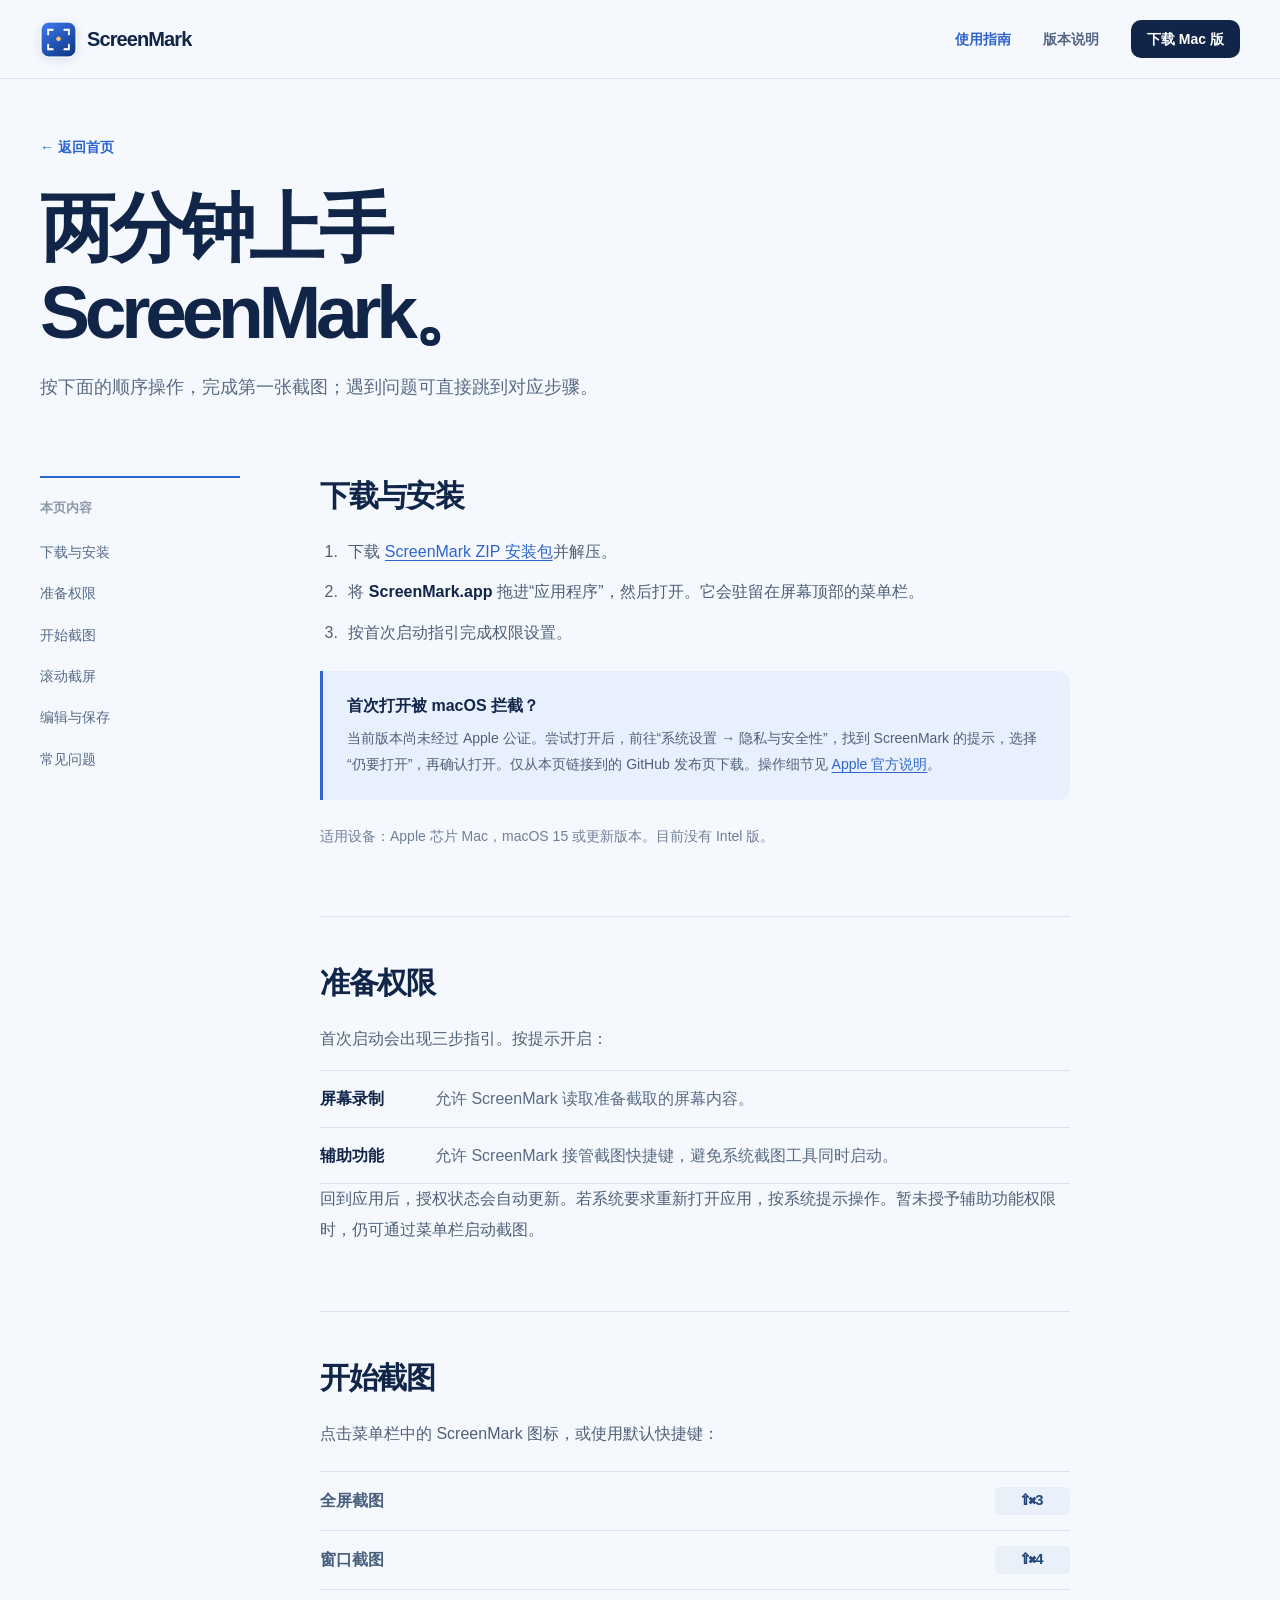
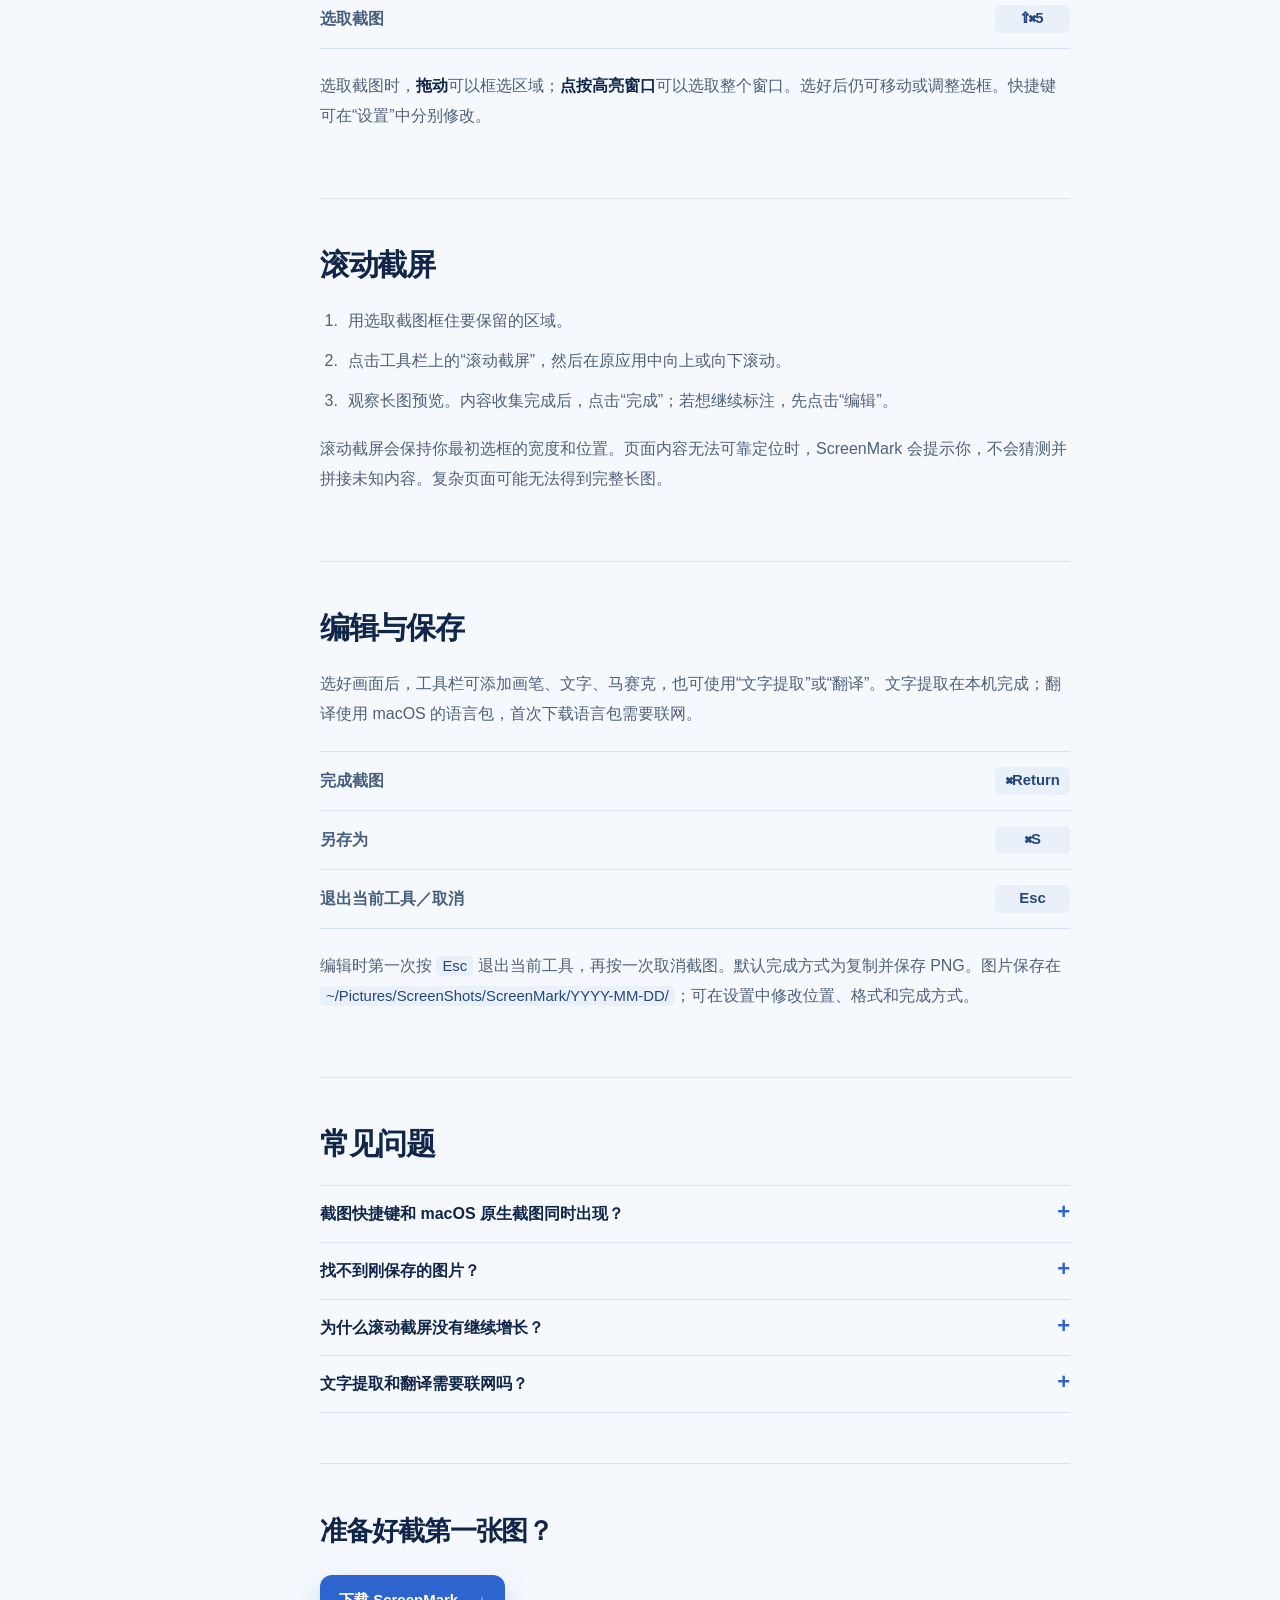
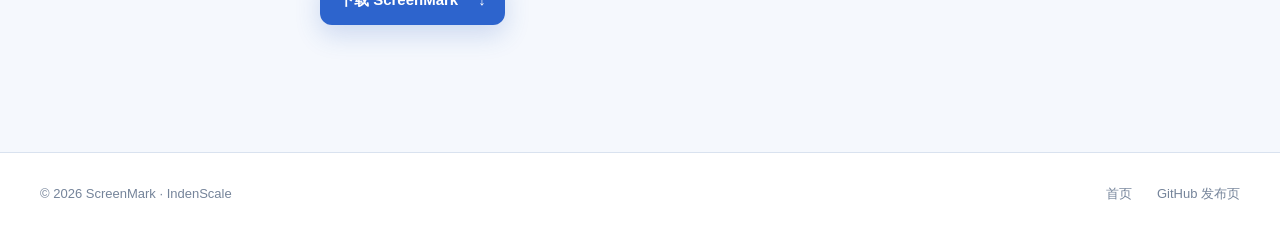
==== guide.html @ e06e08b9 "Publish ScreenMark site and getting started guide" ====
<!doctype html>
<html lang="zh-CN">
<head>
  <meta charset="utf-8">
  <meta name="viewport" content="width=device-width, initial-scale=1">
  <meta name="theme-color" content="#f5f8fd">
  <meta name="description" content="ScreenMark 使用指南：安装与授权、三种截图方式、滚动截屏、标注、文字提取、翻译及保存。">
  <link rel="icon" href="assets/icon.png" type="image/png">
  <link rel="stylesheet" href="styles.css">
  <title>使用指南 — ScreenMark</title>
</head>
<body class="guide-page">
  <a class="skip-link" href="#main">跳到主要内容</a>
  <header class="site-header"><div class="shell nav-inner"><a class="brand" href="./" aria-label="ScreenMark 首页"><img src="assets/icon.png" alt="" width="37" height="37"><span>ScreenMark</span></a><nav aria-label="主导航"><a class="current" href="guide.html" aria-current="page">使用指南</a><a href="https://github.com/IndenScale/ScreenMark/releases/tag/v0.1.0">版本说明</a><a class="nav-download" href="https://github.com/IndenScale/ScreenMark/releases/download/v0.1.0/ScreenMark-0.1.0-macos-arm64.zip">下载 Mac 版</a></nav></div></header>
  <main id="main" class="shell guide-main">
    <div class="guide-heading"><a class="back-link" href="./">← 返回首页</a><h1>两分钟上手<br>ScreenMark。</h1><p>按下面的顺序操作，完成第一张截图；遇到问题可直接跳到对应步骤。</p></div>
    <div class="guide-layout">
      <aside class="guide-toc" aria-label="本页目录"><p>本页内容</p><a href="#install">下载与安装</a><a href="#permissions">准备权限</a><a href="#capture">开始截图</a><a href="#scroll">滚动截屏</a><a href="#finish">编辑与保存</a><a href="#questions">常见问题</a></aside>
      <div class="guide-content">
        <section id="install" class="guide-section"><h2>下载与安装</h2><ol><li>下载 <a href="https://github.com/IndenScale/ScreenMark/releases/download/v0.1.0/ScreenMark-0.1.0-macos-arm64.zip">ScreenMark ZIP 安装包</a>并解压。</li><li>将 <strong>ScreenMark.app</strong> 拖进“应用程序”，然后打开。它会驻留在屏幕顶部的菜单栏。</li><li>按首次启动指引完成权限设置。</li></ol><div class="guide-callout"><strong>首次打开被 macOS 拦截？</strong><p>当前版本尚未经过 Apple 公证。尝试打开后，前往“系统设置 → 隐私与安全性”，找到 ScreenMark 的提示，选择“仍要打开”，再确认打开。仅从本页链接到的 GitHub 发布页下载。操作细节见 <a href="https://support.apple.com/zh-cn/102445">Apple 官方说明</a>。</p></div><p class="guide-subnote">适用设备：Apple 芯片 Mac，macOS 15 或更新版本。目前没有 Intel 版。</p></section>
        <section id="permissions" class="guide-section"><h2>准备权限</h2><p>首次启动会出现三步指引。按提示开启：</p><div class="permission-row"><strong>屏幕录制</strong><span>允许 ScreenMark 读取准备截取的屏幕内容。</span></div><div class="permission-row"><strong>辅助功能</strong><span>允许 ScreenMark 接管截图快捷键，避免系统截图工具同时启动。</span></div><p>回到应用后，授权状态会自动更新。若系统要求重新打开应用，按系统提示操作。暂未授予辅助功能权限时，仍可通过菜单栏启动截图。</p></section>
        <section id="capture" class="guide-section"><h2>开始截图</h2><p>点击菜单栏中的 ScreenMark 图标，或使用默认快捷键：</p><div class="shortcut-list"><div><span>全屏截图</span><kbd>⇧⌘3</kbd></div><div><span>窗口截图</span><kbd>⇧⌘4</kbd></div><div><span>选取截图</span><kbd>⇧⌘5</kbd></div></div><p>选取截图时，<strong>拖动</strong>可以框选区域；<strong>点按高亮窗口</strong>可以选取整个窗口。选好后仍可移动或调整选框。快捷键可在“设置”中分别修改。</p></section>
        <section id="scroll" class="guide-section"><h2>滚动截屏</h2><ol><li>用选取截图框住要保留的区域。</li><li>点击工具栏上的“滚动截屏”，然后在原应用中向上或向下滚动。</li><li>观察长图预览。内容收集完成后，点击“完成”；若想继续标注，先点击“编辑”。</li></ol><p>滚动截屏会保持你最初选框的宽度和位置。页面内容无法可靠定位时，ScreenMark 会提示你，不会猜测并拼接未知内容。复杂页面可能无法得到完整长图。</p></section>
        <section id="finish" class="guide-section"><h2>编辑与保存</h2><p>选好画面后，工具栏可添加画笔、文字、马赛克，也可使用“文字提取”或“翻译”。文字提取在本机完成；翻译使用 macOS 的语言包，首次下载语言包需要联网。</p><div class="shortcut-list"><div><span>完成截图</span><kbd>⌘Return</kbd></div><div><span>另存为</span><kbd>⌘S</kbd></div><div><span>退出当前工具／取消</span><kbd>Esc</kbd></div></div><p>编辑时第一次按 <kbd>Esc</kbd> 退出当前工具，再按一次取消截图。默认完成方式为复制并保存 PNG。图片保存在 <code>~/Pictures/ScreenShots/ScreenMark/YYYY-MM-DD/</code>；可在设置中修改位置、格式和完成方式。</p></section>
        <section id="questions" class="guide-section"><h2>常见问题</h2><details><summary>截图快捷键和 macOS 原生截图同时出现？</summary><p>检查 ScreenMark 的辅助功能权限是否已启用。授权后回到应用，状态会自动更新；必要时按系统提示重新打开应用。</p></details><details><summary>找不到刚保存的图片？</summary><p>在 ScreenMark 设置中打开今日文件夹。默认会按本地日期放进 <code>~/Pictures/ScreenShots/ScreenMark/</code> 的子文件夹。也请检查设置中的“完成后”动作是否包含保存。</p></details><details><summary>为什么滚动截屏没有继续增长？</summary><p>可能已回到捕获过的区域，或当前画面缺少可靠的位置线索。请留意屏幕提示，并尝试在内容稳定后继续滚动。</p></details><details><summary>文字提取和翻译需要联网吗？</summary><p>文字提取在本机完成。翻译可使用已下载的 macOS 语言包；首次下载新的语言包需要联网。</p></details></section>
        <div class="guide-end"><h2>准备好截第一张图？</h2><a class="button button-primary" href="https://github.com/IndenScale/ScreenMark/releases/download/v0.1.0/ScreenMark-0.1.0-macos-arm64.zip">下载 ScreenMark <span aria-hidden="true">↓</span></a></div>
      </div>
    </div>
  </main>
  <footer class="site-footer"><div class="shell footer-inner"><span>© 2026 ScreenMark · IndenScale</span><div><a href="./">首页</a><a href="https://github.com/IndenScale/ScreenMark/releases">GitHub 发布页</a></div></div></footer>
</body>
</html>
---- styles.css ----
:root{color-scheme:light;--paper:#f5f8fd;--white:#fff;--ink:#183056;--ink-strong:#102548;--muted:#596b84;--line:#d9e2ef;--blue:#2d64cd;--blue-dark:#1c478e;--blue-soft:#e7efff;--yellow:#ffca75;--shadow:0 24px 80px rgba(25,64,128,.12)}
*{box-sizing:border-box}
html{scroll-behavior:smooth}
body{margin:0;background:var(--paper);color:var(--ink);font-family:-apple-system,BlinkMacSystemFont,"SF Pro Text","PingFang SC","Hiragino Sans GB","Microsoft YaHei",sans-serif;font-size:16px;line-height:1.6;-webkit-font-smoothing:antialiased}
a{color:inherit;text-decoration:none}
a:hover{color:var(--blue)}
img{display:block;max-width:100%}
button,a{touch-action:manipulation}
:focus-visible{outline:3px solid #e9a94b;outline-offset:4px;border-radius:5px}
.skip-link{position:absolute;left:16px;top:-60px;z-index:20;padding:8px 12px;background:var(--ink);color:white}
.skip-link:focus{top:12px}
.shell{width:min(1220px,calc(100% - 80px));margin-inline:auto}
.site-header{position:relative;z-index:10;border-bottom:1px solid rgba(168,188,218,.34);background:rgba(245,248,253,.94);backdrop-filter:blur(18px)}
.nav-inner{height:78px;display:flex;align-items:center;justify-content:space-between;gap:24px}
.brand{display:inline-flex;align-items:center;gap:10px;color:var(--ink-strong);font-size:20px;font-weight:750;letter-spacing:-.045em;white-space:nowrap}
.brand img{border-radius:11px;box-shadow:0 2px 8px rgba(24,60,126,.12)}
.site-header nav{display:flex;align-items:center;gap:32px;font-size:14px;font-weight:600}
.site-header nav a:not(.nav-download){color:#536580}
.site-header nav a:hover,.site-header nav a.current{color:var(--blue)}
.site-header nav .nav-download{background:var(--ink-strong);color:white;padding:10px 16px;border-radius:10px;line-height:1.3;transition:background .2s ease,transform .2s ease}
.site-header nav .nav-download:hover{background:var(--blue);transform:translateY(-1px)}
.hero{display:grid;grid-template-columns:minmax(0,.85fr) minmax(0,1.15fr);align-items:center;gap:52px;padding-top:76px;padding-bottom:99px;min-height:720px}
.intro-line{display:flex;align-items:center;gap:10px;margin:0 0 27px;color:var(--blue-dark);font-size:14px;font-weight:650;letter-spacing:.012em}
.intro-mark{width:9px;height:9px;border-radius:50%;background:var(--yellow);box-shadow:0 0 0 5px #ffca7530}
h1,h2,h3,p{margin-top:0}
.hero h1{color:var(--ink-strong);font-size:clamp(64px,6.8vw,94px);font-weight:780;line-height:1.06;letter-spacing:-.075em;margin-bottom:28px}
.hero-lead{max-width:480px;color:var(--muted);font-size:19px;line-height:1.82;margin-bottom:32px}
.hero-actions{display:flex;align-items:center;gap:28px;flex-wrap:wrap}
.button{display:inline-flex;align-items:center;justify-content:center;gap:20px;min-height:50px;border-radius:12px;padding:11px 19px;font-size:15px;font-weight:700;line-height:1.35;transition:transform .2s ease,box-shadow .2s ease,background .2s ease;white-space:nowrap}
.button:hover{transform:translateY(-2px)}
.button-primary{background:var(--blue);color:white;box-shadow:0 10px 26px rgba(44,95,191,.20)}
.button-primary:hover{background:var(--blue-dark);color:white;box-shadow:0 15px 31px rgba(44,95,191,.22)}
.button-light{background:white;color:var(--blue-dark)}
.button-light:hover{background:#f2f6ff;color:var(--blue-dark)}
.text-link{display:inline-flex;gap:7px;align-items:center;color:var(--blue-dark);font-size:15px;font-weight:700}
.text-link:hover{text-decoration:underline;text-decoration-thickness:1.5px;text-underline-offset:5px}
.system-note{margin:20px 0 0;color:#77869a;font-size:13px}
.hero-visual{position:relative;min-height:540px;border:1px solid #dce6f4;border-radius:30px;background:radial-gradient(circle at 80% 20%,#fff 0,transparent 35%),linear-gradient(135deg,#e3edfd 0%,#dce9fa 45%,#f3f7ff 100%);overflow:hidden;box-shadow:var(--shadow)}
.hero-visual:before{content:"";position:absolute;inset:0;background-image:radial-gradient(#7a9acb 1px,transparent 1px);background-size:26px 26px;opacity:.14}
.visual-topline{position:absolute;top:23px;left:29px;right:27px;z-index:2;display:flex;justify-content:space-between;align-items:center;color:#607da9;font-size:12px;font-weight:630}
.visual-cursor{font-size:25px;color:var(--blue)}
.sample-window{position:absolute;top:17%;left:8%;width:84%;height:66%;overflow:hidden;background:#fff;border:1px solid rgba(59,93,145,.14);border-radius:15px;box-shadow:0 22px 54px rgba(29,61,117,.15)}
.sample-titlebar{height:42px;display:grid;grid-template-columns:1fr 1fr 1fr;align-items:center;border-bottom:1px solid #e7edf5;background:#fbfcff;color:#8793a5;font-size:11px;text-align:center}
.window-dots{display:flex;gap:6px;margin-left:15px}.window-dots i{width:8px;height:8px;border-radius:50%;background:#d9e1ee}.window-dots i:first-child{background:#ffc2bb}.window-dots i:nth-child(2){background:#ffdd9f}.window-dots i:last-child{background:#bbdfc8}.window-control{justify-self:end;margin-right:17px;font-weight:800}
.sample-document{padding:39px 10% 0}.sample-kicker{color:#6c83a7;font-size:11px;font-weight:750}.sample-heading{margin-top:16px;margin-bottom:22px;color:#233a5e;font-size:clamp(28px,3vw,45px);line-height:1.22;font-weight:760;letter-spacing:-.05em}.sample-paragraph{height:8px;width:82%;margin-bottom:10px;border-radius:10px;background:#dce6f4}.sample-paragraph.short{width:57%}.sample-chart{display:flex;align-items:end;gap:8px;height:85px;margin-top:26px}.sample-chart span{width:19%;border-radius:5px 5px 0 0;background:#c3d5f1}.sample-chart span:first-child{height:40%}.sample-chart span:nth-child(2){height:55%}.sample-chart span:nth-child(3){height:76%;background:#79a2e8}.sample-chart span:nth-child(4){height:63%}.sample-chart span:last-child{height:92%;background:#467ad3}
.capture-rect{position:absolute;z-index:3;top:27%;left:22%;width:66%;height:47%;border:2px solid #2f68d4;border-radius:3px;box-shadow:0 0 0 200px rgba(25,46,82,.12),0 0 0 1px rgba(255,255,255,.65) inset}.handle{position:absolute;width:10px;height:10px;background:white;border:2px solid #2f68d4;border-radius:3px}.nw{left:-6px;top:-6px}.ne{right:-6px;top:-6px}.sw{left:-6px;bottom:-6px}.se{right:-6px;bottom:-6px}.capture-size{position:absolute;top:-29px;right:-2px;padding:2px 7px;border-radius:5px;background:var(--blue);color:white;font-size:10px;font-weight:650;white-space:nowrap}
.capture-toolbar{position:absolute;z-index:4;left:28%;bottom:18%;display:flex;align-items:center;gap:12px;padding:9px 14px;border:1px solid rgba(255,255,255,.7);border-radius:13px;background:rgba(250,253,255,.93);box-shadow:0 12px 30px rgba(22,54,106,.19);backdrop-filter:blur(14px)}.tool-icon{display:grid;place-items:center;width:25px;height:25px;color:#36547e;font-size:18px;font-weight:650}.tool-divider{height:20px;border-left:1px solid #ced9e9}.tool-icon.confirm{color:#32a66c}
.flow-section{background:#fff;border-block:1px solid #e3eaf4;padding:91px 0 106px}.section-heading{display:flex;align-items:end;justify-content:space-between;gap:30px;margin-bottom:39px}.section-heading h2,.details-intro h2,.ready-section h2,.download-section h2{color:var(--ink-strong);font-size:clamp(31px,3vw,44px);line-height:1.22;letter-spacing:-.055em;font-weight:750;margin-bottom:0}.section-heading p{color:var(--muted);margin:0 0 6px}.flow-grid{display:grid;grid-template-columns:repeat(3,1fr);gap:28px}.flow-step{display:flex;gap:20px;padding-top:24px;border-top:2px solid #c8d7eb}.flow-step:first-child{border-color:var(--blue)}.step-no{color:var(--blue);font-size:14px;font-weight:750;font-variant-numeric:tabular-nums}.flow-step h3{color:var(--ink-strong);font-size:21px;letter-spacing:-.03em;margin-bottom:8px}.flow-step p{color:var(--muted);line-height:1.75;margin:0}
.details-section{display:grid;grid-template-columns:minmax(0,.85fr) minmax(0,1.15fr);gap:11%;padding-top:119px;padding-bottom:130px}.details-intro p{max-width:365px;margin:23px 0;color:var(--muted);line-height:1.85}.detail-list{border-top:1px solid var(--line)}.detail-item{display:grid;grid-template-columns:56px 1fr;gap:18px;padding:25px 0 27px;border-bottom:1px solid var(--line)}.detail-glyph{display:grid;place-items:center;width:43px;height:43px;border-radius:12px;background:var(--blue-soft);color:var(--blue);font-size:25px;font-weight:650}.detail-item h3{color:var(--ink-strong);font-size:20px;letter-spacing:-.035em;margin:1px 0 7px}.detail-item p{max-width:510px;color:var(--muted);margin:0;line-height:1.75}
.ready-section{display:flex;justify-content:space-between;align-items:center;gap:35px;min-height:285px;padding:50px 70px;border-radius:26px;background:linear-gradient(110deg,#1c438b,#285cb7 70%,#3270c7);color:white;overflow:hidden}.ready-section h2{color:white}.ready-section p{max-width:650px;color:#dbe8ff;margin:14px 0 24px;line-height:1.75}.ready-icon{flex:none;transform:rotate(8deg);filter:drop-shadow(0 20px 16px rgba(7,31,83,.35))}.ready-icon img{border-radius:30px}
.download-section{display:flex;justify-content:space-between;align-items:center;gap:40px;padding-top:103px;padding-bottom:115px}.download-section h2{margin-bottom:12px}.download-section p{color:var(--muted);margin:0 0 7px}.download-section .distribution-note{max-width:700px;color:#74829a;font-size:13px;line-height:1.7;margin:14px 0 0}.download-section .button{flex:none}
.site-footer{border-top:1px solid var(--line);background:#fff}.footer-inner{min-height:83px;display:flex;align-items:center;justify-content:space-between;gap:25px;color:#75849a;font-size:13px}.footer-inner div{display:flex;gap:25px}.footer-inner a:hover{color:var(--blue)}

.guide-main{padding-top:55px;padding-bottom:115px}.back-link{color:var(--blue);font-size:14px;font-weight:650}.guide-heading h1{max-width:760px;margin:26px 0 18px;color:var(--ink-strong);font-size:clamp(48px,6vw,75px);line-height:1.12;letter-spacing:-.07em}.guide-heading>p{max-width:630px;margin:0;color:var(--muted);font-size:18px;line-height:1.75}.guide-layout{display:grid;grid-template-columns:200px minmax(0,750px);gap:80px;align-items:start;margin-top:73px}.guide-toc{position:sticky;top:28px;display:flex;flex-direction:column;gap:3px;padding:20px 0;border-top:2px solid var(--blue)}.guide-toc p{color:#8a98aa;font-size:13px;font-weight:650;margin:0 0 11px}.guide-toc a{padding:8px 0;color:#566b87;font-size:14px}.guide-toc a:hover{color:var(--blue)}.guide-section{scroll-margin-top:35px;padding:0 0 50px;margin-bottom:46px;border-bottom:1px solid var(--line)}.guide-section h2{color:var(--ink-strong);font-size:30px;letter-spacing:-.045em;line-height:1.3;margin:0 0 22px}.guide-section p,.guide-section li{color:#4f6078;font-size:16px;line-height:1.9}.guide-section p{margin-bottom:16px}.guide-section ol{padding-left:1.4em;margin:0 0 17px}.guide-section li{padding-left:6px;margin-bottom:10px}.guide-section strong{color:var(--ink-strong)}.guide-section a:not(.button){color:var(--blue);text-decoration:underline;text-underline-offset:3px}.guide-section code,.guide-section kbd{background:#eaf0f9;padding:2px 6px;border-radius:5px;color:#234779;font-family:inherit;font-size:.93em;word-break:break-word}.guide-callout{margin:23px 0;padding:22px 24px;background:#e8f0fd;border-left:3px solid var(--blue);border-radius:0 12px 12px 0}.guide-callout strong{display:block;margin-bottom:6px}.guide-callout p{margin:0;font-size:14px}.guide-section .guide-subnote{font-size:14px;color:#718098}.permission-row,.shortcut-list>div{display:flex;align-items:center;justify-content:space-between;gap:20px;padding:15px 0;border-top:1px solid var(--line)}.permission-row:last-of-type,.shortcut-list>div:last-child{border-bottom:1px solid var(--line)}.permission-row strong{flex:0 0 95px}.permission-row span{color:var(--muted);flex:1}.shortcut-list{margin:22px 0}.shortcut-list>div span{color:#475e7d;font-weight:600}.shortcut-list kbd{flex:none;min-width:75px;text-align:center;font-weight:650}.guide-section details{border-top:1px solid var(--line);padding:15px 0}.guide-section details:last-child{border-bottom:1px solid var(--line)}.guide-section summary{cursor:pointer;color:var(--ink-strong);font-weight:650;list-style:none;padding-right:20px;position:relative}.guide-section summary::-webkit-details-marker{display:none}.guide-section summary:after{content:"+";position:absolute;right:0;font-size:22px;line-height:1;color:var(--blue)}.guide-section details[open] summary:after{content:"−"}.guide-section details p{font-size:15px;margin:11px 25px 0 0}.guide-end{padding:0 0 12px}.guide-end h2{color:var(--ink-strong);font-size:27px;letter-spacing:-.04em;margin-bottom:22px}
@media(max-width:980px){.shell{width:min(100% - 50px,800px)}.hero{grid-template-columns:1fr;gap:53px;padding-top:71px;padding-bottom:80px}.hero-copy{max-width:690px}.hero h1{font-size:clamp(60px,9vw,86px)}.hero-visual{min-height:510px}.details-section{grid-template-columns:1fr;gap:45px;padding-top:90px;padding-bottom:95px}.details-intro p{max-width:600px}.flow-grid{gap:15px}.flow-step{gap:13px}.ready-section{padding:42px 48px}.guide-layout{gap:50px;grid-template-columns:170px minmax(0,1fr)}}
@media(max-width:650px){.shell{width:calc(100% - 36px)}.nav-inner{height:67px}.brand{font-size:18px}.brand img{width:32px;height:32px}.site-header nav{gap:10px}.site-header nav a:not(.nav-download){display:none}.site-header nav .nav-download{font-size:12px;padding:9px 11px}.hero{padding-top:53px;gap:41px;padding-bottom:72px;min-height:0}.intro-line{font-size:12px;margin-bottom:21px}.hero h1{font-size:clamp(57px,14vw,75px);margin-bottom:23px}.hero-lead{font-size:17px;line-height:1.75;margin-bottom:25px}.hero-actions{gap:18px}.button{min-height:47px;padding:10px 14px;font-size:14px;gap:12px}.text-link{font-size:14px}.system-note{font-size:12px}.hero-visual{min-height:360px;border-radius:22px}.visual-topline{top:16px;left:16px;right:16px;font-size:10px}.sample-window{top:18%;left:6%;width:88%;height:65%}.sample-titlebar{height:32px}.sample-document{padding:27px 9% 0}.sample-heading{font-size:28px;margin:11px 0 15px}.sample-chart{height:60px;margin-top:18px}.capture-rect{top:27%;left:18%;width:72%;height:47%}.capture-toolbar{left:21%;bottom:13%;gap:7px;padding:6px 9px}.tool-icon{width:23px;height:23px;font-size:15px}.flow-section{padding:69px 0 72px}.section-heading{display:block;margin-bottom:26px}.section-heading h2,.details-intro h2,.ready-section h2,.download-section h2{font-size:34px}.section-heading p{margin-top:10px}.flow-grid{grid-template-columns:1fr;gap:24px}.flow-step{padding-top:17px}.flow-step h3{font-size:19px}.details-section{padding-top:79px;padding-bottom:83px}.details-intro p{margin:16px 0}.detail-item{grid-template-columns:45px 1fr;gap:12px;padding:23px 0}.detail-item h3{font-size:18px}.detail-glyph{width:40px;height:40px}.ready-section{min-height:0;padding:35px 25px;border-radius:20px}.ready-section h2{font-size:31px}.ready-icon{display:none}.download-section{display:block;padding-top:77px;padding-bottom:83px}.download-section .button{margin-top:23px}.footer-inner{min-height:100px;align-items:start;justify-content:center;flex-direction:column;gap:7px;padding:20px 0}.footer-inner div{gap:15px}.guide-main{padding-top:36px;padding-bottom:80px}.guide-heading h1{font-size:48px;margin:22px 0 13px}.guide-heading>p{font-size:16px}.guide-layout{display:block;margin-top:47px}.guide-toc{position:static;display:grid;grid-template-columns:repeat(3,1fr);gap:0 15px;margin-bottom:48px}.guide-toc p{grid-column:1/-1}.guide-toc a{font-size:13px}.guide-section{padding-bottom:35px;margin-bottom:35px}.guide-section h2{font-size:26px}.permission-row{align-items:start;flex-direction:column;gap:3px}.permission-row strong{flex:none}.guide-section p,.guide-section li{font-size:15px}.guide-callout{padding:19px}}
@media(prefers-reduced-motion:reduce){html{scroll-behavior:auto}.button,.site-header nav .nav-download{transition:none}}
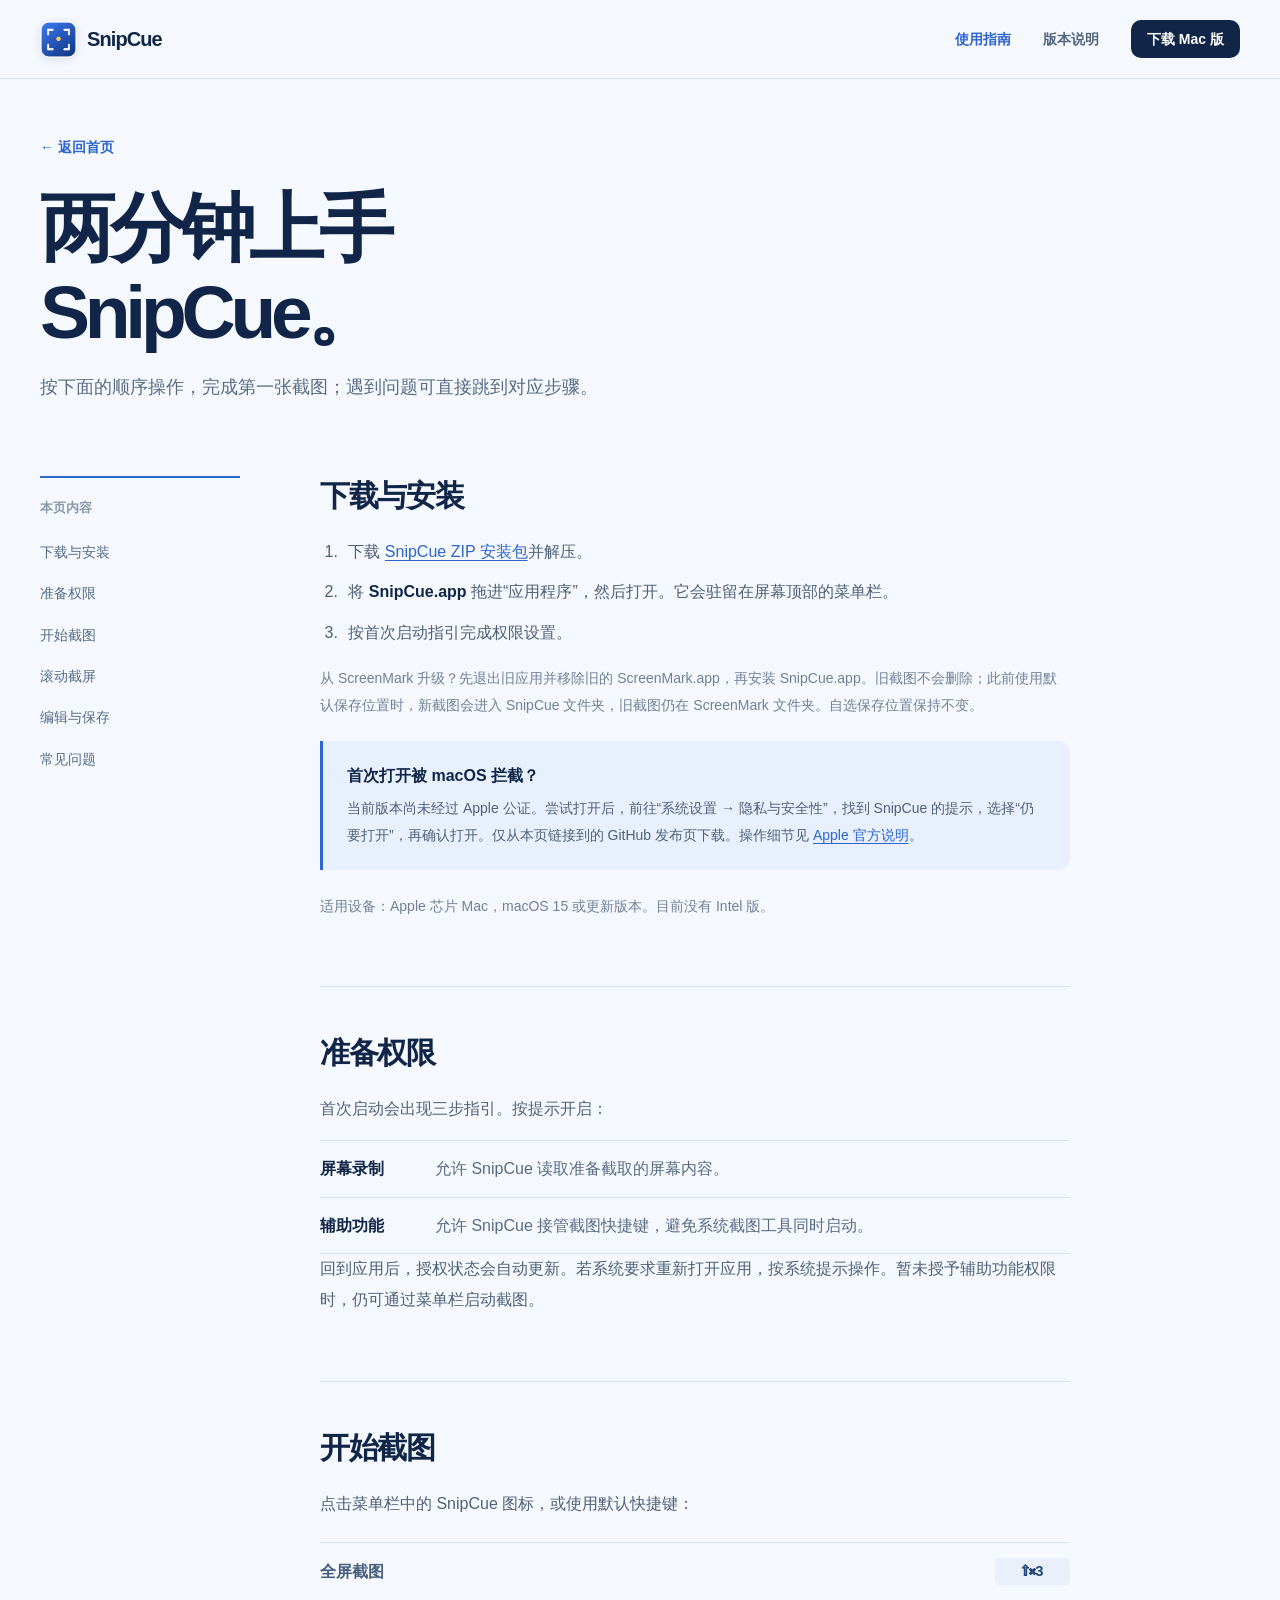
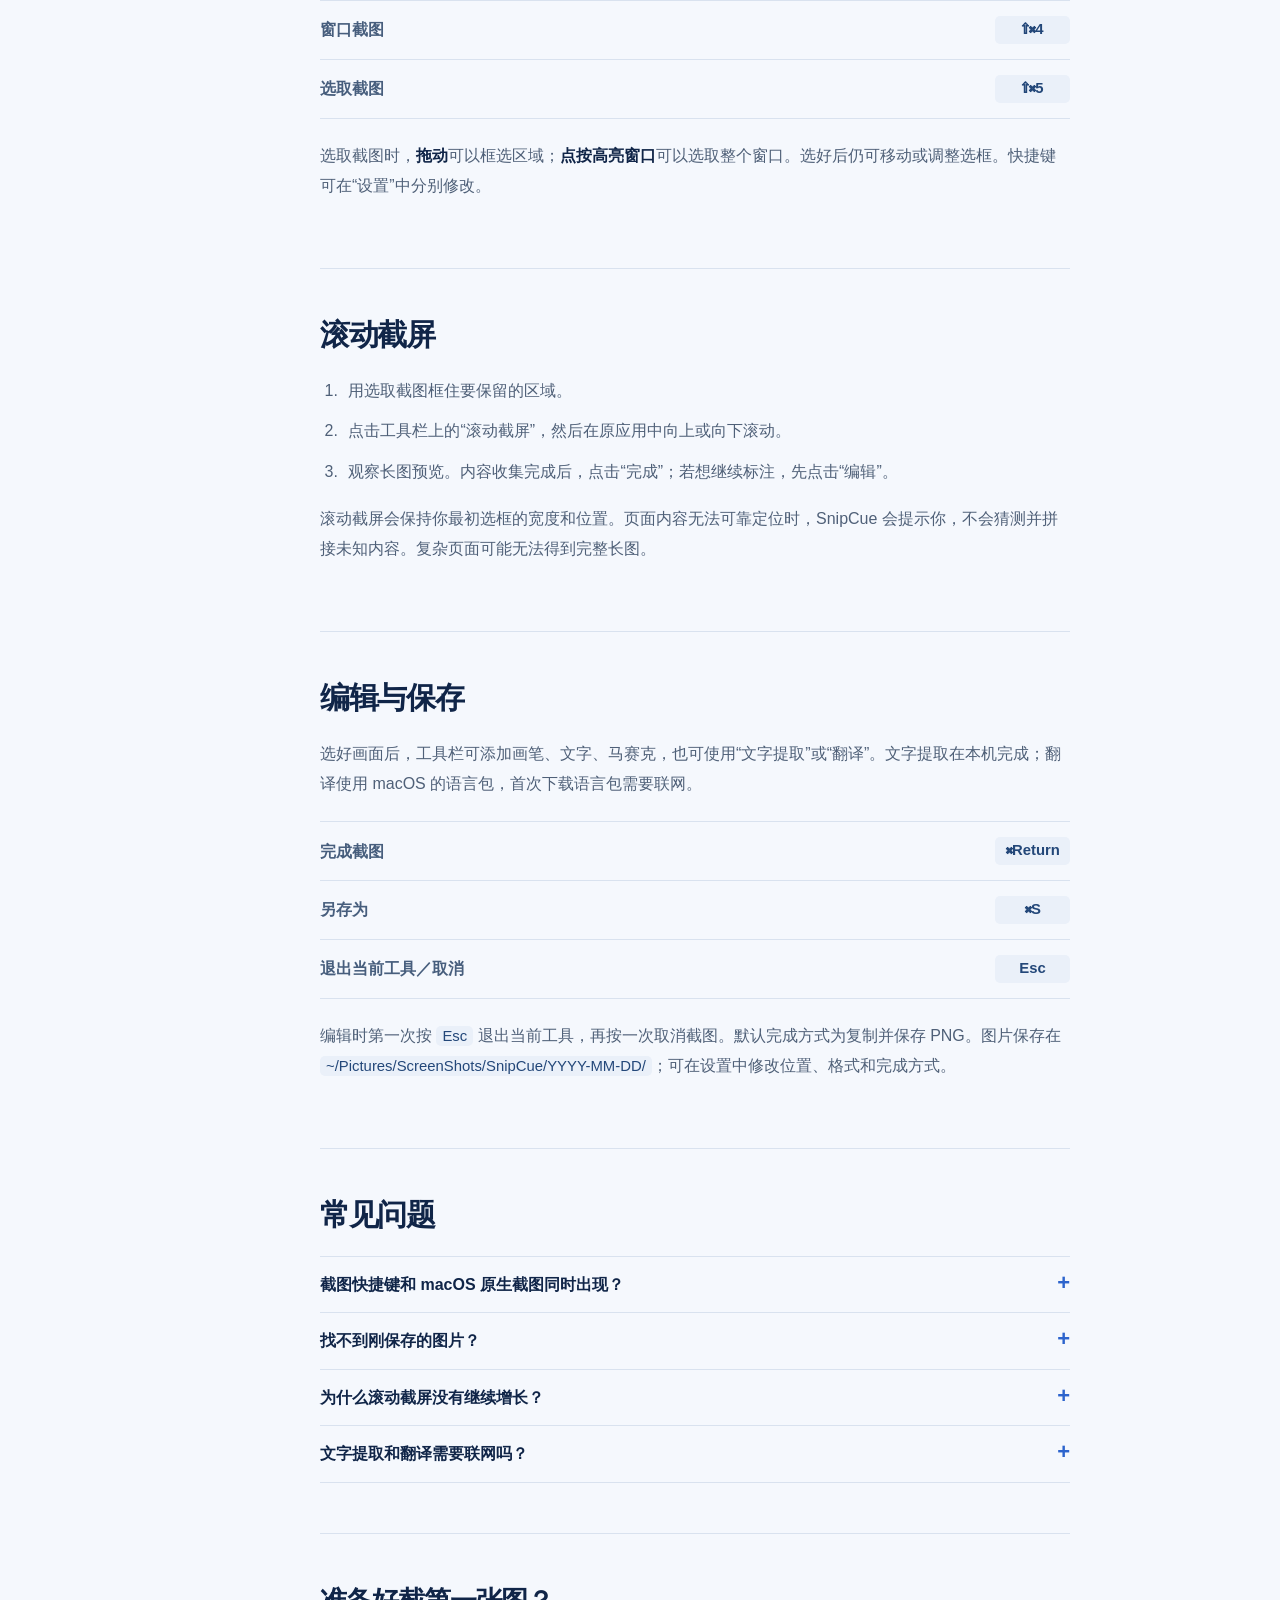
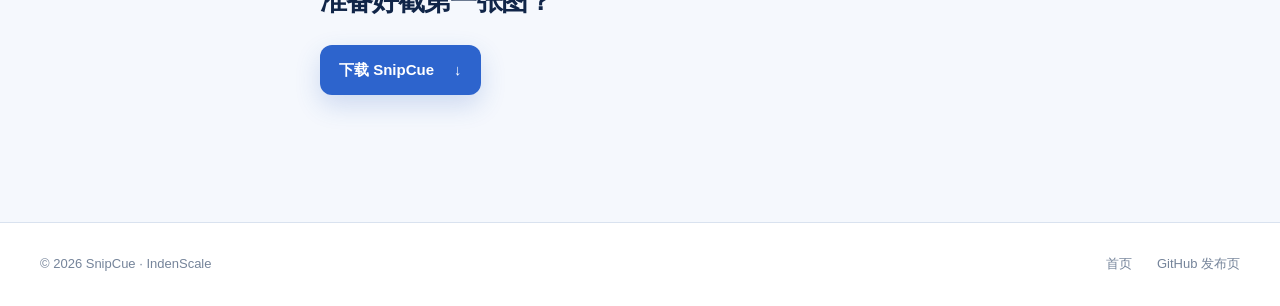
==== commit 917fe116: "Rename public release site to SnipCue" ====
--- a/guide.html
+++ b/guide.html
@@ -4,29 +4,29 @@
   <meta charset="utf-8">
   <meta name="viewport" content="width=device-width, initial-scale=1">
   <meta name="theme-color" content="#f5f8fd">
-  <meta name="description" content="ScreenMark 使用指南：安装与授权、三种截图方式、滚动截屏、标注、文字提取、翻译及保存。">
+  <meta name="description" content="SnipCue 使用指南：安装与授权、三种截图方式、滚动截屏、标注、文字提取、翻译及保存。">
   <link rel="icon" href="assets/icon.png" type="image/png">
   <link rel="stylesheet" href="styles.css">
-  <title>使用指南 — ScreenMark</title>
+  <title>使用指南 — SnipCue</title>
 </head>
 <body class="guide-page">
   <a class="skip-link" href="#main">跳到主要内容</a>
-  <header class="site-header"><div class="shell nav-inner"><a class="brand" href="./" aria-label="ScreenMark 首页"><img src="assets/icon.png" alt="" width="37" height="37"><span>ScreenMark</span></a><nav aria-label="主导航"><a class="current" href="guide.html" aria-current="page">使用指南</a><a href="https://github.com/IndenScale/ScreenMark/releases/tag/v0.1.0">版本说明</a><a class="nav-download" href="https://github.com/IndenScale/ScreenMark/releases/download/v0.1.0/ScreenMark-0.1.0-macos-arm64.zip">下载 Mac 版</a></nav></div></header>
+  <header class="site-header"><div class="shell nav-inner"><a class="brand" href="./" aria-label="SnipCue 首页"><img src="assets/icon.png" alt="" width="37" height="37"><span>SnipCue</span></a><nav aria-label="主导航"><a class="current" href="guide.html" aria-current="page">使用指南</a><a href="https://github.com/IndenScale/SnipCue/releases/tag/v0.1.1">版本说明</a><a class="nav-download" href="https://github.com/IndenScale/SnipCue/releases/download/v0.1.1/SnipCue-0.1.1-macos-arm64.zip">下载 Mac 版</a></nav></div></header>
   <main id="main" class="shell guide-main">
-    <div class="guide-heading"><a class="back-link" href="./">← 返回首页</a><h1>两分钟上手<br>ScreenMark。</h1><p>按下面的顺序操作，完成第一张截图；遇到问题可直接跳到对应步骤。</p></div>
+    <div class="guide-heading"><a class="back-link" href="./">← 返回首页</a><h1>两分钟上手<br>SnipCue。</h1><p>按下面的顺序操作，完成第一张截图；遇到问题可直接跳到对应步骤。</p></div>
     <div class="guide-layout">
       <aside class="guide-toc" aria-label="本页目录"><p>本页内容</p><a href="#install">下载与安装</a><a href="#permissions">准备权限</a><a href="#capture">开始截图</a><a href="#scroll">滚动截屏</a><a href="#finish">编辑与保存</a><a href="#questions">常见问题</a></aside>
       <div class="guide-content">
-        <section id="install" class="guide-section"><h2>下载与安装</h2><ol><li>下载 <a href="https://github.com/IndenScale/ScreenMark/releases/download/v0.1.0/ScreenMark-0.1.0-macos-arm64.zip">ScreenMark ZIP 安装包</a>并解压。</li><li>将 <strong>ScreenMark.app</strong> 拖进“应用程序”，然后打开。它会驻留在屏幕顶部的菜单栏。</li><li>按首次启动指引完成权限设置。</li></ol><div class="guide-callout"><strong>首次打开被 macOS 拦截？</strong><p>当前版本尚未经过 Apple 公证。尝试打开后，前往“系统设置 → 隐私与安全性”，找到 ScreenMark 的提示，选择“仍要打开”，再确认打开。仅从本页链接到的 GitHub 发布页下载。操作细节见 <a href="https://support.apple.com/zh-cn/102445">Apple 官方说明</a>。</p></div><p class="guide-subnote">适用设备：Apple 芯片 Mac，macOS 15 或更新版本。目前没有 Intel 版。</p></section>
-        <section id="permissions" class="guide-section"><h2>准备权限</h2><p>首次启动会出现三步指引。按提示开启：</p><div class="permission-row"><strong>屏幕录制</strong><span>允许 ScreenMark 读取准备截取的屏幕内容。</span></div><div class="permission-row"><strong>辅助功能</strong><span>允许 ScreenMark 接管截图快捷键，避免系统截图工具同时启动。</span></div><p>回到应用后，授权状态会自动更新。若系统要求重新打开应用，按系统提示操作。暂未授予辅助功能权限时，仍可通过菜单栏启动截图。</p></section>
-        <section id="capture" class="guide-section"><h2>开始截图</h2><p>点击菜单栏中的 ScreenMark 图标，或使用默认快捷键：</p><div class="shortcut-list"><div><span>全屏截图</span><kbd>⇧⌘3</kbd></div><div><span>窗口截图</span><kbd>⇧⌘4</kbd></div><div><span>选取截图</span><kbd>⇧⌘5</kbd></div></div><p>选取截图时，<strong>拖动</strong>可以框选区域；<strong>点按高亮窗口</strong>可以选取整个窗口。选好后仍可移动或调整选框。快捷键可在“设置”中分别修改。</p></section>
-        <section id="scroll" class="guide-section"><h2>滚动截屏</h2><ol><li>用选取截图框住要保留的区域。</li><li>点击工具栏上的“滚动截屏”，然后在原应用中向上或向下滚动。</li><li>观察长图预览。内容收集完成后，点击“完成”；若想继续标注，先点击“编辑”。</li></ol><p>滚动截屏会保持你最初选框的宽度和位置。页面内容无法可靠定位时，ScreenMark 会提示你，不会猜测并拼接未知内容。复杂页面可能无法得到完整长图。</p></section>
-        <section id="finish" class="guide-section"><h2>编辑与保存</h2><p>选好画面后，工具栏可添加画笔、文字、马赛克，也可使用“文字提取”或“翻译”。文字提取在本机完成；翻译使用 macOS 的语言包，首次下载语言包需要联网。</p><div class="shortcut-list"><div><span>完成截图</span><kbd>⌘Return</kbd></div><div><span>另存为</span><kbd>⌘S</kbd></div><div><span>退出当前工具／取消</span><kbd>Esc</kbd></div></div><p>编辑时第一次按 <kbd>Esc</kbd> 退出当前工具，再按一次取消截图。默认完成方式为复制并保存 PNG。图片保存在 <code>~/Pictures/ScreenShots/ScreenMark/YYYY-MM-DD/</code>；可在设置中修改位置、格式和完成方式。</p></section>
-        <section id="questions" class="guide-section"><h2>常见问题</h2><details><summary>截图快捷键和 macOS 原生截图同时出现？</summary><p>检查 ScreenMark 的辅助功能权限是否已启用。授权后回到应用，状态会自动更新；必要时按系统提示重新打开应用。</p></details><details><summary>找不到刚保存的图片？</summary><p>在 ScreenMark 设置中打开今日文件夹。默认会按本地日期放进 <code>~/Pictures/ScreenShots/ScreenMark/</code> 的子文件夹。也请检查设置中的“完成后”动作是否包含保存。</p></details><details><summary>为什么滚动截屏没有继续增长？</summary><p>可能已回到捕获过的区域，或当前画面缺少可靠的位置线索。请留意屏幕提示，并尝试在内容稳定后继续滚动。</p></details><details><summary>文字提取和翻译需要联网吗？</summary><p>文字提取在本机完成。翻译可使用已下载的 macOS 语言包；首次下载新的语言包需要联网。</p></details></section>
-        <div class="guide-end"><h2>准备好截第一张图？</h2><a class="button button-primary" href="https://github.com/IndenScale/ScreenMark/releases/download/v0.1.0/ScreenMark-0.1.0-macos-arm64.zip">下载 ScreenMark <span aria-hidden="true">↓</span></a></div>
+        <section id="install" class="guide-section"><h2>下载与安装</h2><ol><li>下载 <a href="https://github.com/IndenScale/SnipCue/releases/download/v0.1.1/SnipCue-0.1.1-macos-arm64.zip">SnipCue ZIP 安装包</a>并解压。</li><li>将 <strong>SnipCue.app</strong> 拖进“应用程序”，然后打开。它会驻留在屏幕顶部的菜单栏。</li><li>按首次启动指引完成权限设置。</li></ol><p class="guide-subnote">从 ScreenMark 升级？先退出旧应用并移除旧的 ScreenMark.app，再安装 SnipCue.app。旧截图不会删除；此前使用默认保存位置时，新截图会进入 SnipCue 文件夹，旧截图仍在 ScreenMark 文件夹。自选保存位置保持不变。</p><div class="guide-callout"><strong>首次打开被 macOS 拦截？</strong><p>当前版本尚未经过 Apple 公证。尝试打开后，前往“系统设置 → 隐私与安全性”，找到 SnipCue 的提示，选择“仍要打开”，再确认打开。仅从本页链接到的 GitHub 发布页下载。操作细节见 <a href="https://support.apple.com/zh-cn/102445">Apple 官方说明</a>。</p></div><p class="guide-subnote">适用设备：Apple 芯片 Mac，macOS 15 或更新版本。目前没有 Intel 版。</p></section>
+        <section id="permissions" class="guide-section"><h2>准备权限</h2><p>首次启动会出现三步指引。按提示开启：</p><div class="permission-row"><strong>屏幕录制</strong><span>允许 SnipCue 读取准备截取的屏幕内容。</span></div><div class="permission-row"><strong>辅助功能</strong><span>允许 SnipCue 接管截图快捷键，避免系统截图工具同时启动。</span></div><p>回到应用后，授权状态会自动更新。若系统要求重新打开应用，按系统提示操作。暂未授予辅助功能权限时，仍可通过菜单栏启动截图。</p></section>
+        <section id="capture" class="guide-section"><h2>开始截图</h2><p>点击菜单栏中的 SnipCue 图标，或使用默认快捷键：</p><div class="shortcut-list"><div><span>全屏截图</span><kbd>⇧⌘3</kbd></div><div><span>窗口截图</span><kbd>⇧⌘4</kbd></div><div><span>选取截图</span><kbd>⇧⌘5</kbd></div></div><p>选取截图时，<strong>拖动</strong>可以框选区域；<strong>点按高亮窗口</strong>可以选取整个窗口。选好后仍可移动或调整选框。快捷键可在“设置”中分别修改。</p></section>
+        <section id="scroll" class="guide-section"><h2>滚动截屏</h2><ol><li>用选取截图框住要保留的区域。</li><li>点击工具栏上的“滚动截屏”，然后在原应用中向上或向下滚动。</li><li>观察长图预览。内容收集完成后，点击“完成”；若想继续标注，先点击“编辑”。</li></ol><p>滚动截屏会保持你最初选框的宽度和位置。页面内容无法可靠定位时，SnipCue 会提示你，不会猜测并拼接未知内容。复杂页面可能无法得到完整长图。</p></section>
+        <section id="finish" class="guide-section"><h2>编辑与保存</h2><p>选好画面后，工具栏可添加画笔、文字、马赛克，也可使用“文字提取”或“翻译”。文字提取在本机完成；翻译使用 macOS 的语言包，首次下载语言包需要联网。</p><div class="shortcut-list"><div><span>完成截图</span><kbd>⌘Return</kbd></div><div><span>另存为</span><kbd>⌘S</kbd></div><div><span>退出当前工具／取消</span><kbd>Esc</kbd></div></div><p>编辑时第一次按 <kbd>Esc</kbd> 退出当前工具，再按一次取消截图。默认完成方式为复制并保存 PNG。图片保存在 <code>~/Pictures/ScreenShots/SnipCue/YYYY-MM-DD/</code>；可在设置中修改位置、格式和完成方式。</p></section>
+        <section id="questions" class="guide-section"><h2>常见问题</h2><details><summary>截图快捷键和 macOS 原生截图同时出现？</summary><p>检查 SnipCue 的辅助功能权限是否已启用。授权后回到应用，状态会自动更新；必要时按系统提示重新打开应用。</p></details><details><summary>找不到刚保存的图片？</summary><p>在 SnipCue 设置中打开今日文件夹。默认会按本地日期放进 <code>~/Pictures/ScreenShots/SnipCue/</code> 的子文件夹。也请检查设置中的“完成后”动作是否包含保存。</p></details><details><summary>为什么滚动截屏没有继续增长？</summary><p>可能已回到捕获过的区域，或当前画面缺少可靠的位置线索。请留意屏幕提示，并尝试在内容稳定后继续滚动。</p></details><details><summary>文字提取和翻译需要联网吗？</summary><p>文字提取在本机完成。翻译可使用已下载的 macOS 语言包；首次下载新的语言包需要联网。</p></details></section>
+        <div class="guide-end"><h2>准备好截第一张图？</h2><a class="button button-primary" href="https://github.com/IndenScale/SnipCue/releases/download/v0.1.1/SnipCue-0.1.1-macos-arm64.zip">下载 SnipCue <span aria-hidden="true">↓</span></a></div>
       </div>
     </div>
   </main>
-  <footer class="site-footer"><div class="shell footer-inner"><span>© 2026 ScreenMark · IndenScale</span><div><a href="./">首页</a><a href="https://github.com/IndenScale/ScreenMark/releases">GitHub 发布页</a></div></div></footer>
+  <footer class="site-footer"><div class="shell footer-inner"><span>© 2026 SnipCue · IndenScale</span><div><a href="./">首页</a><a href="https://github.com/IndenScale/SnipCue/releases">GitHub 发布页</a></div></div></footer>
 </body>
 </html>
--- a/styles.css
+++ b/styles.css
@@ -45,13 +45,17 @@
 .sample-document{padding:39px 10% 0}.sample-kicker{color:#6c83a7;font-size:11px;font-weight:750}.sample-heading{margin-top:16px;margin-bottom:22px;color:#233a5e;font-size:clamp(28px,3vw,45px);line-height:1.22;font-weight:760;letter-spacing:-.05em}.sample-paragraph{height:8px;width:82%;margin-bottom:10px;border-radius:10px;background:#dce6f4}.sample-paragraph.short{width:57%}.sample-chart{display:flex;align-items:end;gap:8px;height:85px;margin-top:26px}.sample-chart span{width:19%;border-radius:5px 5px 0 0;background:#c3d5f1}.sample-chart span:first-child{height:40%}.sample-chart span:nth-child(2){height:55%}.sample-chart span:nth-child(3){height:76%;background:#79a2e8}.sample-chart span:nth-child(4){height:63%}.sample-chart span:last-child{height:92%;background:#467ad3}
 .capture-rect{position:absolute;z-index:3;top:27%;left:22%;width:66%;height:47%;border:2px solid #2f68d4;border-radius:3px;box-shadow:0 0 0 200px rgba(25,46,82,.12),0 0 0 1px rgba(255,255,255,.65) inset}.handle{position:absolute;width:10px;height:10px;background:white;border:2px solid #2f68d4;border-radius:3px}.nw{left:-6px;top:-6px}.ne{right:-6px;top:-6px}.sw{left:-6px;bottom:-6px}.se{right:-6px;bottom:-6px}.capture-size{position:absolute;top:-29px;right:-2px;padding:2px 7px;border-radius:5px;background:var(--blue);color:white;font-size:10px;font-weight:650;white-space:nowrap}
 .capture-toolbar{position:absolute;z-index:4;left:28%;bottom:18%;display:flex;align-items:center;gap:12px;padding:9px 14px;border:1px solid rgba(255,255,255,.7);border-radius:13px;background:rgba(250,253,255,.93);box-shadow:0 12px 30px rgba(22,54,106,.19);backdrop-filter:blur(14px)}.tool-icon{display:grid;place-items:center;width:25px;height:25px;color:#36547e;font-size:18px;font-weight:650}.tool-divider{height:20px;border-left:1px solid #ced9e9}.tool-icon.confirm{color:#32a66c}
-.flow-section{background:#fff;border-block:1px solid #e3eaf4;padding:91px 0 106px}.section-heading{display:flex;align-items:end;justify-content:space-between;gap:30px;margin-bottom:39px}.section-heading h2,.details-intro h2,.ready-section h2,.download-section h2{color:var(--ink-strong);font-size:clamp(31px,3vw,44px);line-height:1.22;letter-spacing:-.055em;font-weight:750;margin-bottom:0}.section-heading p{color:var(--muted);margin:0 0 6px}.flow-grid{display:grid;grid-template-columns:repeat(3,1fr);gap:28px}.flow-step{display:flex;gap:20px;padding-top:24px;border-top:2px solid #c8d7eb}.flow-step:first-child{border-color:var(--blue)}.step-no{color:var(--blue);font-size:14px;font-weight:750;font-variant-numeric:tabular-nums}.flow-step h3{color:var(--ink-strong);font-size:21px;letter-spacing:-.03em;margin-bottom:8px}.flow-step p{color:var(--muted);line-height:1.75;margin:0}
+.hero-showcase{min-width:0}.showcase-stage{position:relative;height:540px}.showcase-slide{position:absolute;inset:0;min-height:0;height:100%}.showcase-slide[hidden],.showcase-nav[hidden]{display:none}.showcase-nav{display:flex;align-items:center;justify-content:space-between;gap:20px;margin-top:18px;color:#60718a}.showcase-caption{font-size:13px;font-weight:650;font-variant-numeric:tabular-nums}.showcase-controls{display:flex;align-items:center;gap:11px}.showcase-arrow{display:grid;place-items:center;width:35px;height:35px;border:1px solid #d0dceb;border-radius:50%;background:white;color:var(--blue-dark);font-size:18px;line-height:1;cursor:pointer;transition:background .18s ease,border-color .18s ease,transform .18s ease}.showcase-arrow:hover{background:var(--blue-soft);border-color:#a5bfe9;transform:translateY(-1px)}.showcase-dots{display:flex;align-items:center;gap:5px}.showcase-dots button{display:grid;place-items:center;width:27px;height:35px;padding:0;border:0;background:transparent;cursor:pointer}.showcase-dots button:before{content:"";width:7px;height:7px;border-radius:50%;background:#afc2dd;transition:width .18s ease,background .18s ease}.showcase-dots button[aria-current="true"]:before{width:18px;border-radius:8px;background:var(--blue)}
+.scroll-window{left:11%;width:68%;height:68%}.scroll-document{padding:26px 11%;color:#273d5f}.scroll-eyebrow{display:block;color:#7590b4;font-size:11px;font-weight:750}.scroll-document strong{display:block;margin:13px 0 21px;font-size:clamp(24px,2.6vw,38px);line-height:1.24;letter-spacing:-.05em}.scroll-line{display:block;width:78%;height:8px;margin:10px 0;border-radius:8px;background:#dce6f5}.scroll-line.wide{width:93%}.scroll-line.short{width:55%}.scroll-block{display:block;width:82%;height:64px;margin:22px 0;background:linear-gradient(110deg,#b9d0f2,#e8f0fc);border-radius:8px}.scroll-block.second{background:linear-gradient(110deg,#dee9f8,#90b6eb)}.scroll-selection{position:absolute;inset:48px 12px 10px;border:2px solid var(--blue);border-radius:4px;box-shadow:0 0 0 100px rgba(24,46,80,.06)}.scroll-preview{position:absolute;z-index:2;top:23%;right:9%;width:27%;height:65%;padding:14px 14px 16px;border:1px solid #ceddf1;border-radius:14px;background:rgba(255,255,255,.97);box-shadow:0 20px 45px rgba(20,55,110,.18)}.preview-label{display:block;color:#5578ae;font-size:11px;font-weight:750}.preview-page{height:82%;margin-top:11px;padding:17px 13px;border-radius:7px;background:#f5f8fd;overflow:hidden}.preview-page i{display:block;width:83%;height:5px;margin-bottom:11px;border-radius:5px;background:#c8d8ee}.preview-page i:nth-child(3n){width:57%}.preview-page b{display:block;width:78%;height:30px;margin:14px 0;border-radius:5px;background:#9ebeed}.preview-down{position:absolute;right:23px;bottom:12px;color:var(--blue);font-size:22px;font-weight:750}
+.text-window{left:9%;width:82%;height:64%}.text-document{padding:38px 10%;color:#253a5d}.text-document>span{color:#6f88ab;font-size:11px;font-weight:750}.text-document strong{display:block;margin:14px 0 19px;font-size:clamp(27px,2.8vw,42px);line-height:1.22;letter-spacing:-.05em}.text-document p{max-width:390px;color:#607391;font-size:13px}.text-highlight{display:inline-block;padding:3px 5px;margin-left:-5px;background:#d7e6ff;color:#274e8d;font-size:13px;font-weight:650}.text-result{position:absolute;z-index:2;left:29%;right:7%;bottom:10%;padding:19px 23px 17px;border:1px solid #d9e4f3;border-radius:14px;background:rgba(255,255,255,.97);box-shadow:0 20px 48px rgba(20,55,110,.19)}.result-badge{display:block;color:#3568b9;font-size:11px;font-weight:750}.text-result strong{display:block;margin-top:5px;color:#263e61;font-size:16px}.result-divider{display:block;height:1px;margin:13px 0 9px;background:#e1e9f4}.result-badge.translation{color:#7187a4}.text-result p{margin:4px 0 0;color:#4e6689;font-size:13px;line-height:1.5}
+.flow-section{background:#fff;border-block:1px solid #e3eaf4;padding:91px 0 106px}.section-heading{display:flex;align-items:end;justify-content:space-between;gap:30px;margin-bottom:39px}.section-heading h2,.details-intro h2,.ready-section h2{color:var(--ink-strong);font-size:clamp(31px,3vw,44px);line-height:1.22;letter-spacing:-.055em;font-weight:750;margin-bottom:0}.section-heading p{color:var(--muted);margin:0 0 6px}.flow-grid{display:grid;grid-template-columns:repeat(3,1fr);gap:28px}.flow-step{display:flex;gap:20px;padding-top:24px;border-top:2px solid #c8d7eb}.flow-step:first-child{border-color:var(--blue)}.step-no{color:var(--blue);font-size:14px;font-weight:750;font-variant-numeric:tabular-nums}.flow-step h3{color:var(--ink-strong);font-size:21px;letter-spacing:-.03em;margin-bottom:8px}.flow-step p{color:var(--muted);line-height:1.75;margin:0}
 .details-section{display:grid;grid-template-columns:minmax(0,.85fr) minmax(0,1.15fr);gap:11%;padding-top:119px;padding-bottom:130px}.details-intro p{max-width:365px;margin:23px 0;color:var(--muted);line-height:1.85}.detail-list{border-top:1px solid var(--line)}.detail-item{display:grid;grid-template-columns:56px 1fr;gap:18px;padding:25px 0 27px;border-bottom:1px solid var(--line)}.detail-glyph{display:grid;place-items:center;width:43px;height:43px;border-radius:12px;background:var(--blue-soft);color:var(--blue);font-size:25px;font-weight:650}.detail-item h3{color:var(--ink-strong);font-size:20px;letter-spacing:-.035em;margin:1px 0 7px}.detail-item p{max-width:510px;color:var(--muted);margin:0;line-height:1.75}
-.ready-section{display:flex;justify-content:space-between;align-items:center;gap:35px;min-height:285px;padding:50px 70px;border-radius:26px;background:linear-gradient(110deg,#1c438b,#285cb7 70%,#3270c7);color:white;overflow:hidden}.ready-section h2{color:white}.ready-section p{max-width:650px;color:#dbe8ff;margin:14px 0 24px;line-height:1.75}.ready-icon{flex:none;transform:rotate(8deg);filter:drop-shadow(0 20px 16px rgba(7,31,83,.35))}.ready-icon img{border-radius:30px}
-.download-section{display:flex;justify-content:space-between;align-items:center;gap:40px;padding-top:103px;padding-bottom:115px}.download-section h2{margin-bottom:12px}.download-section p{color:var(--muted);margin:0 0 7px}.download-section .distribution-note{max-width:700px;color:#74829a;font-size:13px;line-height:1.7;margin:14px 0 0}.download-section .button{flex:none}
+.ready-section{display:flex;justify-content:space-between;align-items:center;gap:35px;min-height:285px;margin-bottom:115px;padding:50px 70px;border-radius:26px;background:linear-gradient(110deg,#1c438b,#285cb7 70%,#3270c7);color:white;overflow:hidden}.ready-section h2{color:white}.ready-section p{max-width:650px;color:#dbe8ff;margin:14px 0 24px;line-height:1.75}.ready-icon{flex:none;transform:rotate(8deg);filter:drop-shadow(0 20px 16px rgba(7,31,83,.35))}.ready-icon img{border-radius:30px}
 .site-footer{border-top:1px solid var(--line);background:#fff}.footer-inner{min-height:83px;display:flex;align-items:center;justify-content:space-between;gap:25px;color:#75849a;font-size:13px}.footer-inner div{display:flex;gap:25px}.footer-inner a:hover{color:var(--blue)}
 
 .guide-main{padding-top:55px;padding-bottom:115px}.back-link{color:var(--blue);font-size:14px;font-weight:650}.guide-heading h1{max-width:760px;margin:26px 0 18px;color:var(--ink-strong);font-size:clamp(48px,6vw,75px);line-height:1.12;letter-spacing:-.07em}.guide-heading>p{max-width:630px;margin:0;color:var(--muted);font-size:18px;line-height:1.75}.guide-layout{display:grid;grid-template-columns:200px minmax(0,750px);gap:80px;align-items:start;margin-top:73px}.guide-toc{position:sticky;top:28px;display:flex;flex-direction:column;gap:3px;padding:20px 0;border-top:2px solid var(--blue)}.guide-toc p{color:#8a98aa;font-size:13px;font-weight:650;margin:0 0 11px}.guide-toc a{padding:8px 0;color:#566b87;font-size:14px}.guide-toc a:hover{color:var(--blue)}.guide-section{scroll-margin-top:35px;padding:0 0 50px;margin-bottom:46px;border-bottom:1px solid var(--line)}.guide-section h2{color:var(--ink-strong);font-size:30px;letter-spacing:-.045em;line-height:1.3;margin:0 0 22px}.guide-section p,.guide-section li{color:#4f6078;font-size:16px;line-height:1.9}.guide-section p{margin-bottom:16px}.guide-section ol{padding-left:1.4em;margin:0 0 17px}.guide-section li{padding-left:6px;margin-bottom:10px}.guide-section strong{color:var(--ink-strong)}.guide-section a:not(.button){color:var(--blue);text-decoration:underline;text-underline-offset:3px}.guide-section code,.guide-section kbd{background:#eaf0f9;padding:2px 6px;border-radius:5px;color:#234779;font-family:inherit;font-size:.93em;word-break:break-word}.guide-callout{margin:23px 0;padding:22px 24px;background:#e8f0fd;border-left:3px solid var(--blue);border-radius:0 12px 12px 0}.guide-callout strong{display:block;margin-bottom:6px}.guide-callout p{margin:0;font-size:14px}.guide-section .guide-subnote{font-size:14px;color:#718098}.permission-row,.shortcut-list>div{display:flex;align-items:center;justify-content:space-between;gap:20px;padding:15px 0;border-top:1px solid var(--line)}.permission-row:last-of-type,.shortcut-list>div:last-child{border-bottom:1px solid var(--line)}.permission-row strong{flex:0 0 95px}.permission-row span{color:var(--muted);flex:1}.shortcut-list{margin:22px 0}.shortcut-list>div span{color:#475e7d;font-weight:600}.shortcut-list kbd{flex:none;min-width:75px;text-align:center;font-weight:650}.guide-section details{border-top:1px solid var(--line);padding:15px 0}.guide-section details:last-child{border-bottom:1px solid var(--line)}.guide-section summary{cursor:pointer;color:var(--ink-strong);font-weight:650;list-style:none;padding-right:20px;position:relative}.guide-section summary::-webkit-details-marker{display:none}.guide-section summary:after{content:"+";position:absolute;right:0;font-size:22px;line-height:1;color:var(--blue)}.guide-section details[open] summary:after{content:"−"}.guide-section details p{font-size:15px;margin:11px 25px 0 0}.guide-end{padding:0 0 12px}.guide-end h2{color:var(--ink-strong);font-size:27px;letter-spacing:-.04em;margin-bottom:22px}
 @media(max-width:980px){.shell{width:min(100% - 50px,800px)}.hero{grid-template-columns:1fr;gap:53px;padding-top:71px;padding-bottom:80px}.hero-copy{max-width:690px}.hero h1{font-size:clamp(60px,9vw,86px)}.hero-visual{min-height:510px}.details-section{grid-template-columns:1fr;gap:45px;padding-top:90px;padding-bottom:95px}.details-intro p{max-width:600px}.flow-grid{gap:15px}.flow-step{gap:13px}.ready-section{padding:42px 48px}.guide-layout{gap:50px;grid-template-columns:170px minmax(0,1fr)}}
-@media(max-width:650px){.shell{width:calc(100% - 36px)}.nav-inner{height:67px}.brand{font-size:18px}.brand img{width:32px;height:32px}.site-header nav{gap:10px}.site-header nav a:not(.nav-download){display:none}.site-header nav .nav-download{font-size:12px;padding:9px 11px}.hero{padding-top:53px;gap:41px;padding-bottom:72px;min-height:0}.intro-line{font-size:12px;margin-bottom:21px}.hero h1{font-size:clamp(57px,14vw,75px);margin-bottom:23px}.hero-lead{font-size:17px;line-height:1.75;margin-bottom:25px}.hero-actions{gap:18px}.button{min-height:47px;padding:10px 14px;font-size:14px;gap:12px}.text-link{font-size:14px}.system-note{font-size:12px}.hero-visual{min-height:360px;border-radius:22px}.visual-topline{top:16px;left:16px;right:16px;font-size:10px}.sample-window{top:18%;left:6%;width:88%;height:65%}.sample-titlebar{height:32px}.sample-document{padding:27px 9% 0}.sample-heading{font-size:28px;margin:11px 0 15px}.sample-chart{height:60px;margin-top:18px}.capture-rect{top:27%;left:18%;width:72%;height:47%}.capture-toolbar{left:21%;bottom:13%;gap:7px;padding:6px 9px}.tool-icon{width:23px;height:23px;font-size:15px}.flow-section{padding:69px 0 72px}.section-heading{display:block;margin-bottom:26px}.section-heading h2,.details-intro h2,.ready-section h2,.download-section h2{font-size:34px}.section-heading p{margin-top:10px}.flow-grid{grid-template-columns:1fr;gap:24px}.flow-step{padding-top:17px}.flow-step h3{font-size:19px}.details-section{padding-top:79px;padding-bottom:83px}.details-intro p{margin:16px 0}.detail-item{grid-template-columns:45px 1fr;gap:12px;padding:23px 0}.detail-item h3{font-size:18px}.detail-glyph{width:40px;height:40px}.ready-section{min-height:0;padding:35px 25px;border-radius:20px}.ready-section h2{font-size:31px}.ready-icon{display:none}.download-section{display:block;padding-top:77px;padding-bottom:83px}.download-section .button{margin-top:23px}.footer-inner{min-height:100px;align-items:start;justify-content:center;flex-direction:column;gap:7px;padding:20px 0}.footer-inner div{gap:15px}.guide-main{padding-top:36px;padding-bottom:80px}.guide-heading h1{font-size:48px;margin:22px 0 13px}.guide-heading>p{font-size:16px}.guide-layout{display:block;margin-top:47px}.guide-toc{position:static;display:grid;grid-template-columns:repeat(3,1fr);gap:0 15px;margin-bottom:48px}.guide-toc p{grid-column:1/-1}.guide-toc a{font-size:13px}.guide-section{padding-bottom:35px;margin-bottom:35px}.guide-section h2{font-size:26px}.permission-row{align-items:start;flex-direction:column;gap:3px}.permission-row strong{flex:none}.guide-section p,.guide-section li{font-size:15px}.guide-callout{padding:19px}}
-@media(prefers-reduced-motion:reduce){html{scroll-behavior:auto}.button,.site-header nav .nav-download{transition:none}}
+@media(max-width:650px){.shell{width:calc(100% - 36px)}.nav-inner{height:67px}.brand{font-size:18px}.brand img{width:32px;height:32px}.site-header nav{gap:10px}.site-header nav a:not(.nav-download){display:none}.site-header nav .nav-download{font-size:12px;padding:9px 11px}.hero{padding-top:53px;gap:41px;padding-bottom:72px;min-height:0}.intro-line{font-size:12px;margin-bottom:21px}.hero h1{font-size:clamp(57px,14vw,75px);margin-bottom:23px}.hero-lead{font-size:17px;line-height:1.75;margin-bottom:25px}.hero-actions{gap:18px}.button{min-height:47px;padding:10px 14px;font-size:14px;gap:12px}.text-link{font-size:14px}.system-note{font-size:12px}.hero-visual{min-height:360px;border-radius:22px}.visual-topline{top:16px;left:16px;right:16px;font-size:10px}.sample-window{top:18%;left:6%;width:88%;height:65%}.sample-titlebar{height:32px}.sample-document{padding:27px 9% 0}.sample-heading{font-size:28px;margin:11px 0 15px}.sample-chart{height:60px;margin-top:18px}.capture-rect{top:27%;left:18%;width:72%;height:47%}.capture-toolbar{left:21%;bottom:13%;gap:7px;padding:6px 9px}.tool-icon{width:23px;height:23px;font-size:15px}.flow-section{padding:69px 0 72px}.section-heading{display:block;margin-bottom:26px}.section-heading h2,.details-intro h2,.ready-section h2{font-size:34px}.section-heading p{margin-top:10px}.flow-grid{grid-template-columns:1fr;gap:24px}.flow-step{padding-top:17px}.flow-step h3{font-size:19px}.details-section{padding-top:79px;padding-bottom:83px}.details-intro p{margin:16px 0}.detail-item{grid-template-columns:45px 1fr;gap:12px;padding:23px 0}.detail-item h3{font-size:18px}.detail-glyph{width:40px;height:40px}.ready-section{min-height:0;margin-bottom:75px;padding:35px 25px;border-radius:20px}.ready-section h2{font-size:31px}.ready-icon{display:none}.footer-inner{min-height:100px;align-items:start;justify-content:center;flex-direction:column;gap:7px;padding:20px 0}.footer-inner div{gap:15px}.guide-main{padding-top:36px;padding-bottom:80px}.guide-heading h1{font-size:48px;margin:22px 0 13px}.guide-heading>p{font-size:16px}.guide-layout{display:block;margin-top:47px}.guide-toc{position:static;display:grid;grid-template-columns:repeat(3,1fr);gap:0 15px;margin-bottom:48px}.guide-toc p{grid-column:1/-1}.guide-toc a{font-size:13px}.guide-section{padding-bottom:35px;margin-bottom:35px}.guide-section h2{font-size:26px}.permission-row{align-items:start;flex-direction:column;gap:3px}.permission-row strong{flex:none}.guide-section p,.guide-section li{font-size:15px}.guide-callout{padding:19px}}
+@media(max-width:980px){.showcase-stage{height:510px}}
+@media(max-width:650px){.showcase-stage{height:360px}.showcase-nav{margin-top:13px}.showcase-caption{font-size:11px}.showcase-controls{gap:4px}.showcase-arrow{width:31px;height:31px;font-size:16px}.showcase-dots button{width:22px;height:31px}.scroll-document{padding:17px 9%}.scroll-document strong{font-size:23px;margin:10px 0 16px}.scroll-line{height:6px;margin:8px 0}.scroll-block{height:43px;margin:16px 0}.scroll-preview{right:6%;width:31%;top:24%;height:63%;padding:9px}.preview-label{font-size:9px}.preview-page{margin-top:7px;padding:11px 8px}.preview-page i{height:4px;margin-bottom:8px}.preview-page b{height:21px;margin:10px 0}.preview-down{right:13px;bottom:7px;font-size:16px}.text-document{padding:23px 8%}.text-document strong{font-size:27px;margin:10px 0 12px}.text-document p,.text-highlight{font-size:10px}.text-result{left:15%;right:5%;bottom:7%;padding:12px 14px}.text-result strong{font-size:12px}.text-result p{font-size:10px}.result-divider{margin:8px 0 6px}}
+@media(prefers-reduced-motion:reduce){html{scroll-behavior:auto}.button,.site-header nav .nav-download,.showcase-arrow,.showcase-dots button:before{transition:none}}
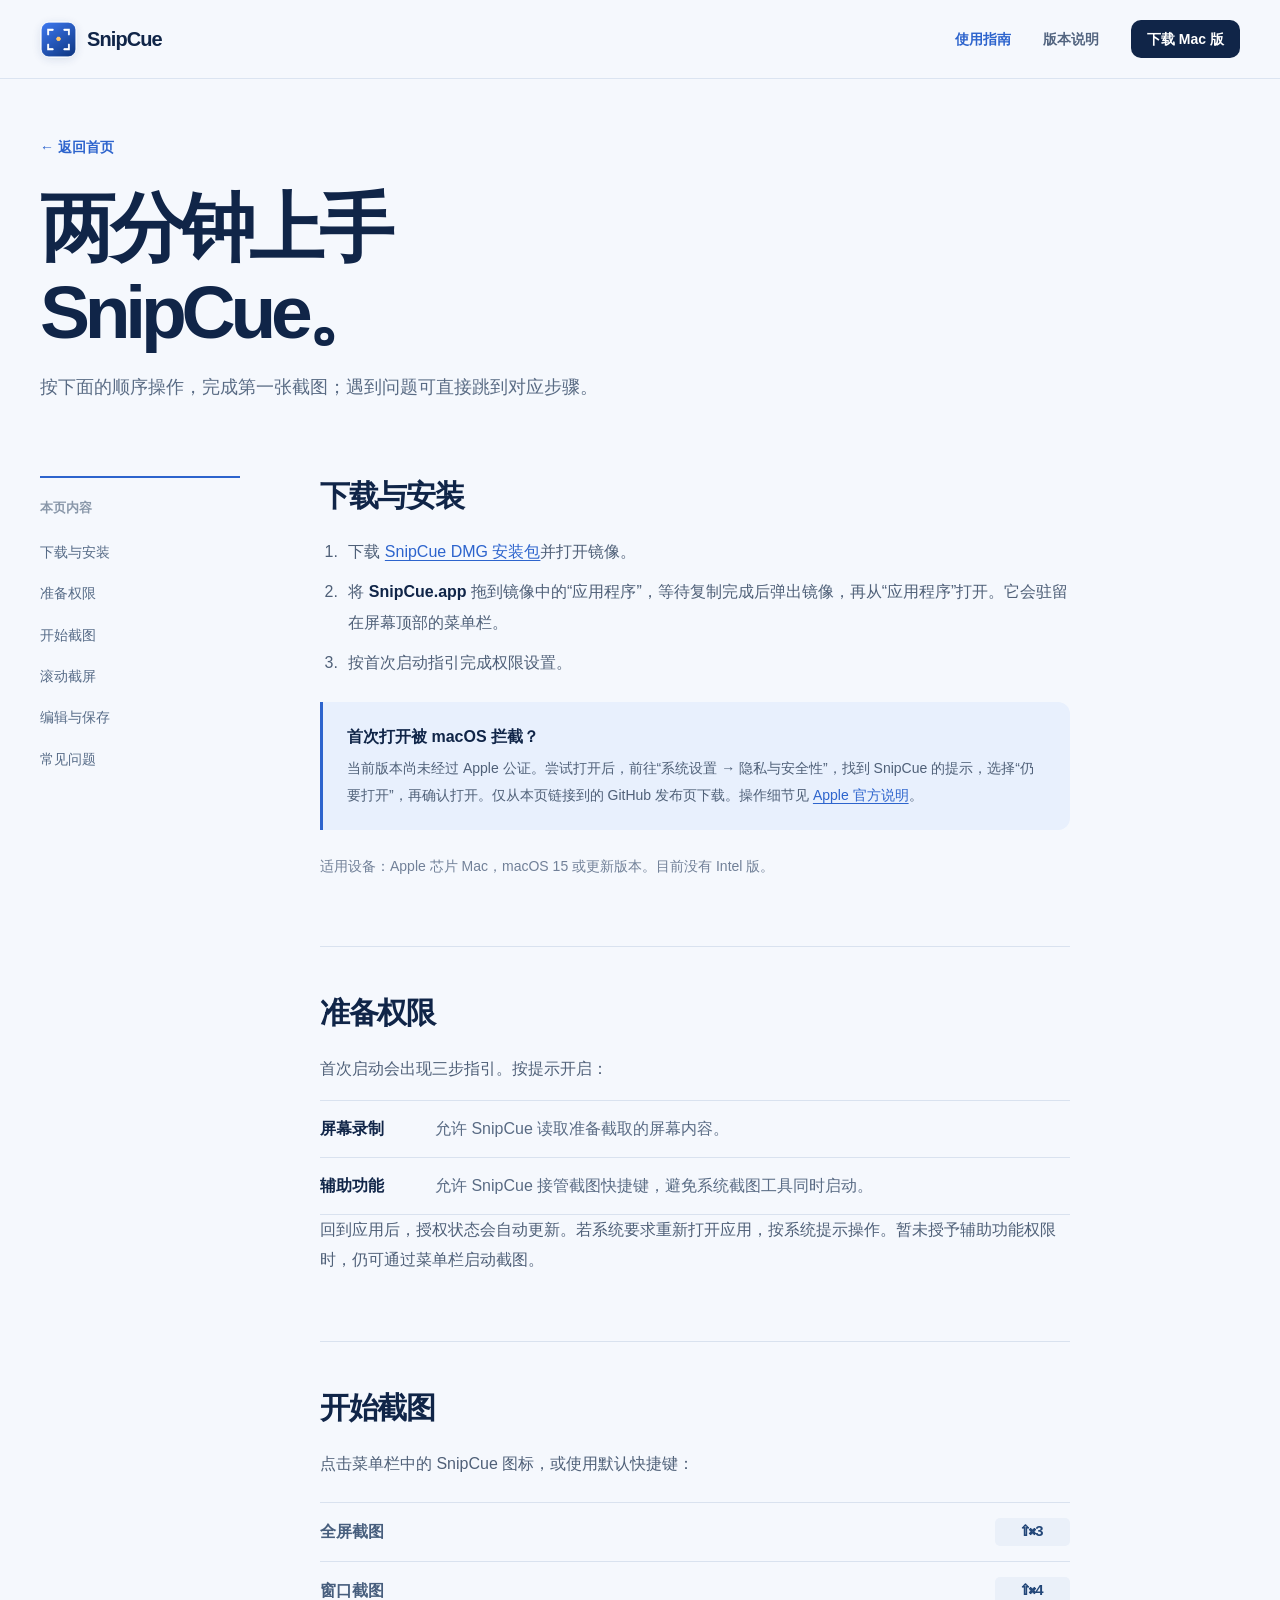
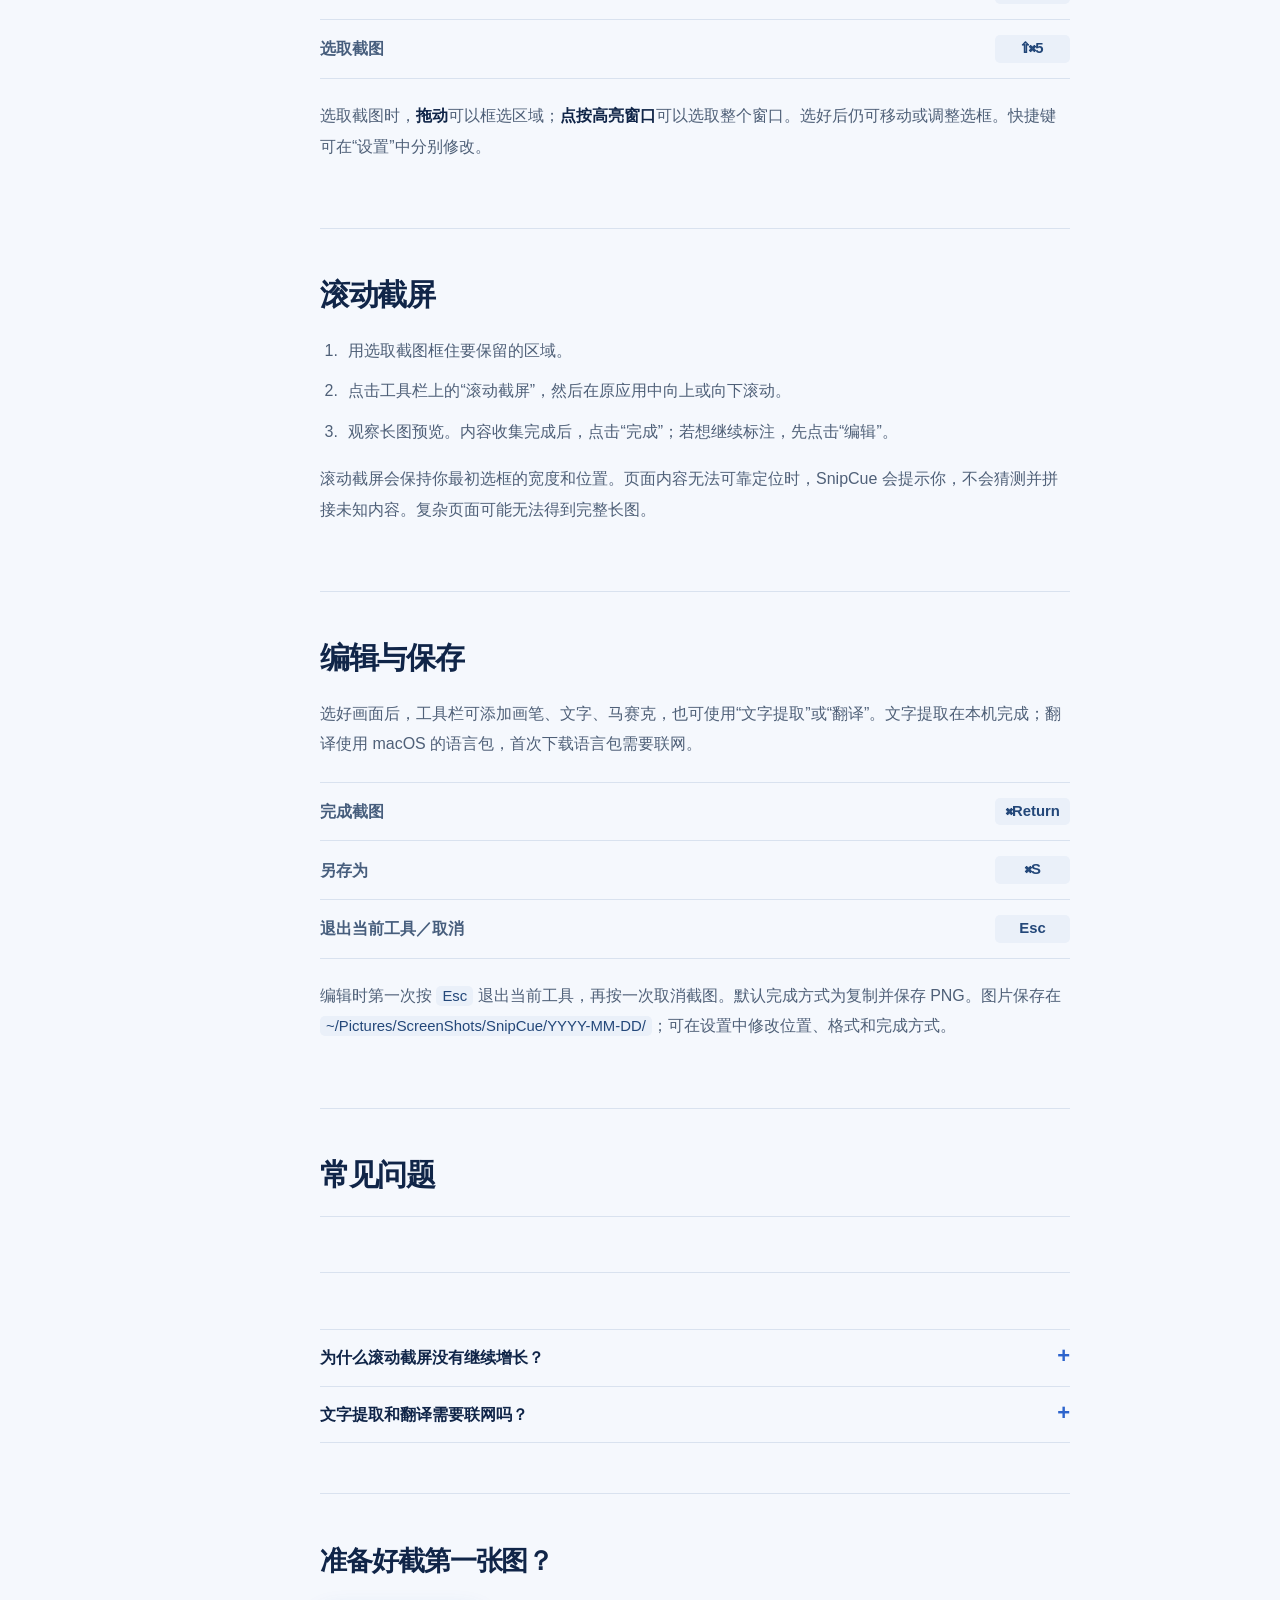
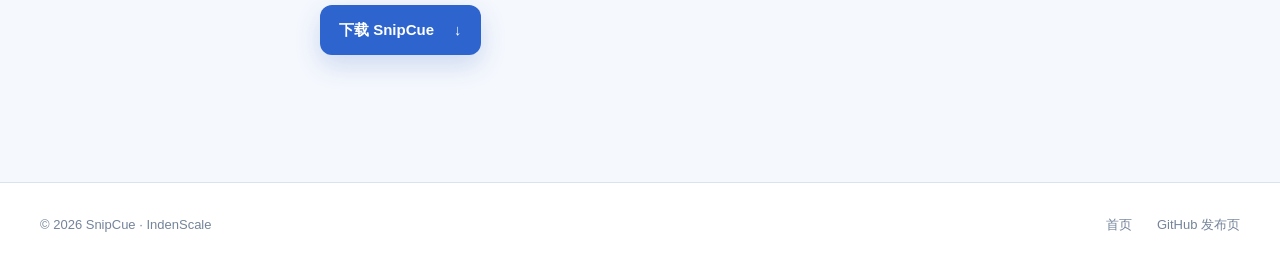
==== commit 4c145972: "Publish DMG as the sole SnipCue download" ====
--- a/guide.html
+++ b/guide.html
@@ -11,19 +11,19 @@
 </head>
 <body class="guide-page">
   <a class="skip-link" href="#main">跳到主要内容</a>
-  <header class="site-header"><div class="shell nav-inner"><a class="brand" href="./" aria-label="SnipCue 首页"><img src="assets/icon.png" alt="" width="37" height="37"><span>SnipCue</span></a><nav aria-label="主导航"><a class="current" href="guide.html" aria-current="page">使用指南</a><a href="https://github.com/IndenScale/SnipCue/releases/tag/v0.1.1">版本说明</a><a class="nav-download" href="https://github.com/IndenScale/SnipCue/releases/download/v0.1.1/SnipCue-0.1.1-macos-arm64.zip">下载 Mac 版</a></nav></div></header>
+  <header class="site-header"><div class="shell nav-inner"><a class="brand" href="./" aria-label="SnipCue 首页"><img src="assets/icon.png" alt="" width="37" height="37"><span>SnipCue</span></a><nav aria-label="主导航"><a class="current" href="guide.html" aria-current="page">使用指南</a><a href="https://github.com/IndenScale/SnipCue/releases/tag/v0.1.1">版本说明</a><a class="nav-download" href="https://github.com/IndenScale/SnipCue/releases/download/v0.1.1/SnipCue-0.1.1-macos-arm64.dmg">下载 Mac 版</a></nav></div></header>
   <main id="main" class="shell guide-main">
     <div class="guide-heading"><a class="back-link" href="./">← 返回首页</a><h1>两分钟上手<br>SnipCue。</h1><p>按下面的顺序操作，完成第一张截图；遇到问题可直接跳到对应步骤。</p></div>
     <div class="guide-layout">
       <aside class="guide-toc" aria-label="本页目录"><p>本页内容</p><a href="#install">下载与安装</a><a href="#permissions">准备权限</a><a href="#capture">开始截图</a><a href="#scroll">滚动截屏</a><a href="#finish">编辑与保存</a><a href="#questions">常见问题</a></aside>
       <div class="guide-content">
-        <section id="install" class="guide-section"><h2>下载与安装</h2><ol><li>下载 <a href="https://github.com/IndenScale/SnipCue/releases/download/v0.1.1/SnipCue-0.1.1-macos-arm64.zip">SnipCue ZIP 安装包</a>并解压。</li><li>将 <strong>SnipCue.app</strong> 拖进“应用程序”，然后打开。它会驻留在屏幕顶部的菜单栏。</li><li>按首次启动指引完成权限设置。</li></ol><p class="guide-subnote">从 ScreenMark 升级？先退出旧应用并移除旧的 ScreenMark.app，再安装 SnipCue.app。旧截图不会删除；此前使用默认保存位置时，新截图会进入 SnipCue 文件夹，旧截图仍在 ScreenMark 文件夹。自选保存位置保持不变。</p><div class="guide-callout"><strong>首次打开被 macOS 拦截？</strong><p>当前版本尚未经过 Apple 公证。尝试打开后，前往“系统设置 → 隐私与安全性”，找到 SnipCue 的提示，选择“仍要打开”，再确认打开。仅从本页链接到的 GitHub 发布页下载。操作细节见 <a href="https://support.apple.com/zh-cn/102445">Apple 官方说明</a>。</p></div><p class="guide-subnote">适用设备：Apple 芯片 Mac，macOS 15 或更新版本。目前没有 Intel 版。</p></section>
+        <section id="install" class="guide-section"><h2>下载与安装</h2><ol><li>下载 <a href="https://github.com/IndenScale/SnipCue/releases/download/v0.1.1/SnipCue-0.1.1-macos-arm64.dmg">SnipCue DMG 安装包</a>并打开镜像。</li><li>将 <strong>SnipCue.app</strong> 拖到镜像中的“应用程序”，等待复制完成后弹出镜像，再从“应用程序”打开。它会驻留在屏幕顶部的菜单栏。</li><li>按首次启动指引完成权限设置。</li></ol><div class="guide-callout"><strong>首次打开被 macOS 拦截？</strong><p>当前版本尚未经过 Apple 公证。尝试打开后，前往“系统设置 → 隐私与安全性”，找到 SnipCue 的提示，选择“仍要打开”，再确认打开。仅从本页链接到的 GitHub 发布页下载。操作细节见 <a href="https://support.apple.com/zh-cn/102445">Apple 官方说明</a>。</p></div><p class="guide-subnote">适用设备：Apple 芯片 Mac，macOS 15 或更新版本。目前没有 Intel 版。</p></section>
         <section id="permissions" class="guide-section"><h2>准备权限</h2><p>首次启动会出现三步指引。按提示开启：</p><div class="permission-row"><strong>屏幕录制</strong><span>允许 SnipCue 读取准备截取的屏幕内容。</span></div><div class="permission-row"><strong>辅助功能</strong><span>允许 SnipCue 接管截图快捷键，避免系统截图工具同时启动。</span></div><p>回到应用后，授权状态会自动更新。若系统要求重新打开应用，按系统提示操作。暂未授予辅助功能权限时，仍可通过菜单栏启动截图。</p></section>
         <section id="capture" class="guide-section"><h2>开始截图</h2><p>点击菜单栏中的 SnipCue 图标，或使用默认快捷键：</p><div class="shortcut-list"><div><span>全屏截图</span><kbd>⇧⌘3</kbd></div><div><span>窗口截图</span><kbd>⇧⌘4</kbd></div><div><span>选取截图</span><kbd>⇧⌘5</kbd></div></div><p>选取截图时，<strong>拖动</strong>可以框选区域；<strong>点按高亮窗口</strong>可以选取整个窗口。选好后仍可移动或调整选框。快捷键可在“设置”中分别修改。</p></section>
         <section id="scroll" class="guide-section"><h2>滚动截屏</h2><ol><li>用选取截图框住要保留的区域。</li><li>点击工具栏上的“滚动截屏”，然后在原应用中向上或向下滚动。</li><li>观察长图预览。内容收集完成后，点击“完成”；若想继续标注，先点击“编辑”。</li></ol><p>滚动截屏会保持你最初选框的宽度和位置。页面内容无法可靠定位时，SnipCue 会提示你，不会猜测并拼接未知内容。复杂页面可能无法得到完整长图。</p></section>
         <section id="finish" class="guide-section"><h2>编辑与保存</h2><p>选好画面后，工具栏可添加画笔、文字、马赛克，也可使用“文字提取”或“翻译”。文字提取在本机完成；翻译使用 macOS 的语言包，首次下载语言包需要联网。</p><div class="shortcut-list"><div><span>完成截图</span><kbd>⌘Return</kbd></div><div><span>另存为</span><kbd>⌘S</kbd></div><div><span>退出当前工具／取消</span><kbd>Esc</kbd></div></div><p>编辑时第一次按 <kbd>Esc</kbd> 退出当前工具，再按一次取消截图。默认完成方式为复制并保存 PNG。图片保存在 <code>~/Pictures/ScreenShots/SnipCue/YYYY-MM-DD/</code>；可在设置中修改位置、格式和完成方式。</p></section>
         <section id="questions" class="guide-section"><h2>常见问题</h2><details><summary>截图快捷键和 macOS 原生截图同时出现？</summary><p>检查 SnipCue 的辅助功能权限是否已启用。授权后回到应用，状态会自动更新；必要时按系统提示重新打开应用。</p></details><details><summary>找不到刚保存的图片？</summary><p>在 SnipCue 设置中打开今日文件夹。默认会按本地日期放进 <code>~/Pictures/ScreenShots/SnipCue/</code> 的子文件夹。也请检查设置中的“完成后”动作是否包含保存。</p></details><details><summary>为什么滚动截屏没有继续增长？</summary><p>可能已回到捕获过的区域，或当前画面缺少可靠的位置线索。请留意屏幕提示，并尝试在内容稳定后继续滚动。</p></details><details><summary>文字提取和翻译需要联网吗？</summary><p>文字提取在本机完成。翻译可使用已下载的 macOS 语言包；首次下载新的语言包需要联网。</p></details></section>
-        <div class="guide-end"><h2>准备好截第一张图？</h2><a class="button button-primary" href="https://github.com/IndenScale/SnipCue/releases/download/v0.1.1/SnipCue-0.1.1-macos-arm64.zip">下载 SnipCue <span aria-hidden="true">↓</span></a></div>
+        <div class="guide-end"><h2>准备好截第一张图？</h2><a class="button button-primary" href="https://github.com/IndenScale/SnipCue/releases/download/v0.1.1/SnipCue-0.1.1-macos-arm64.dmg">下载 SnipCue <span aria-hidden="true">↓</span></a></div>
       </div>
     </div>
   </main>
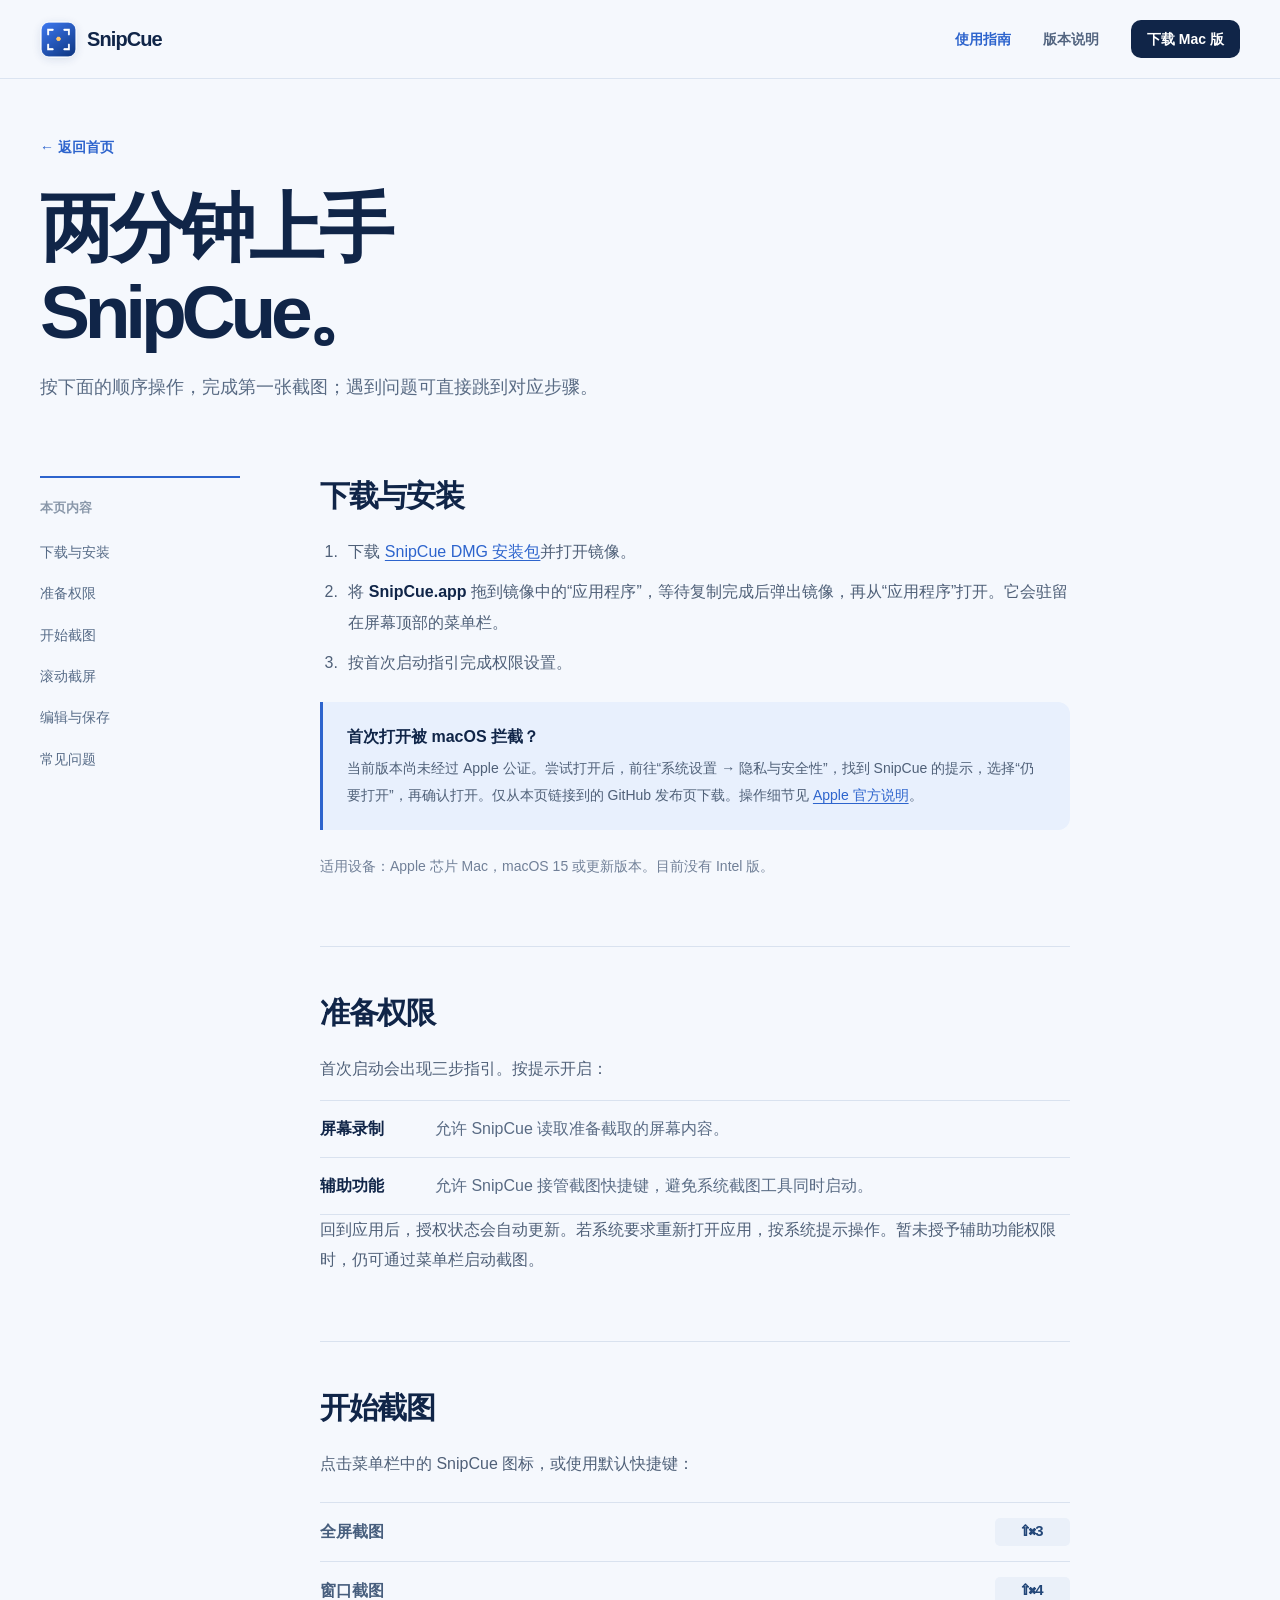
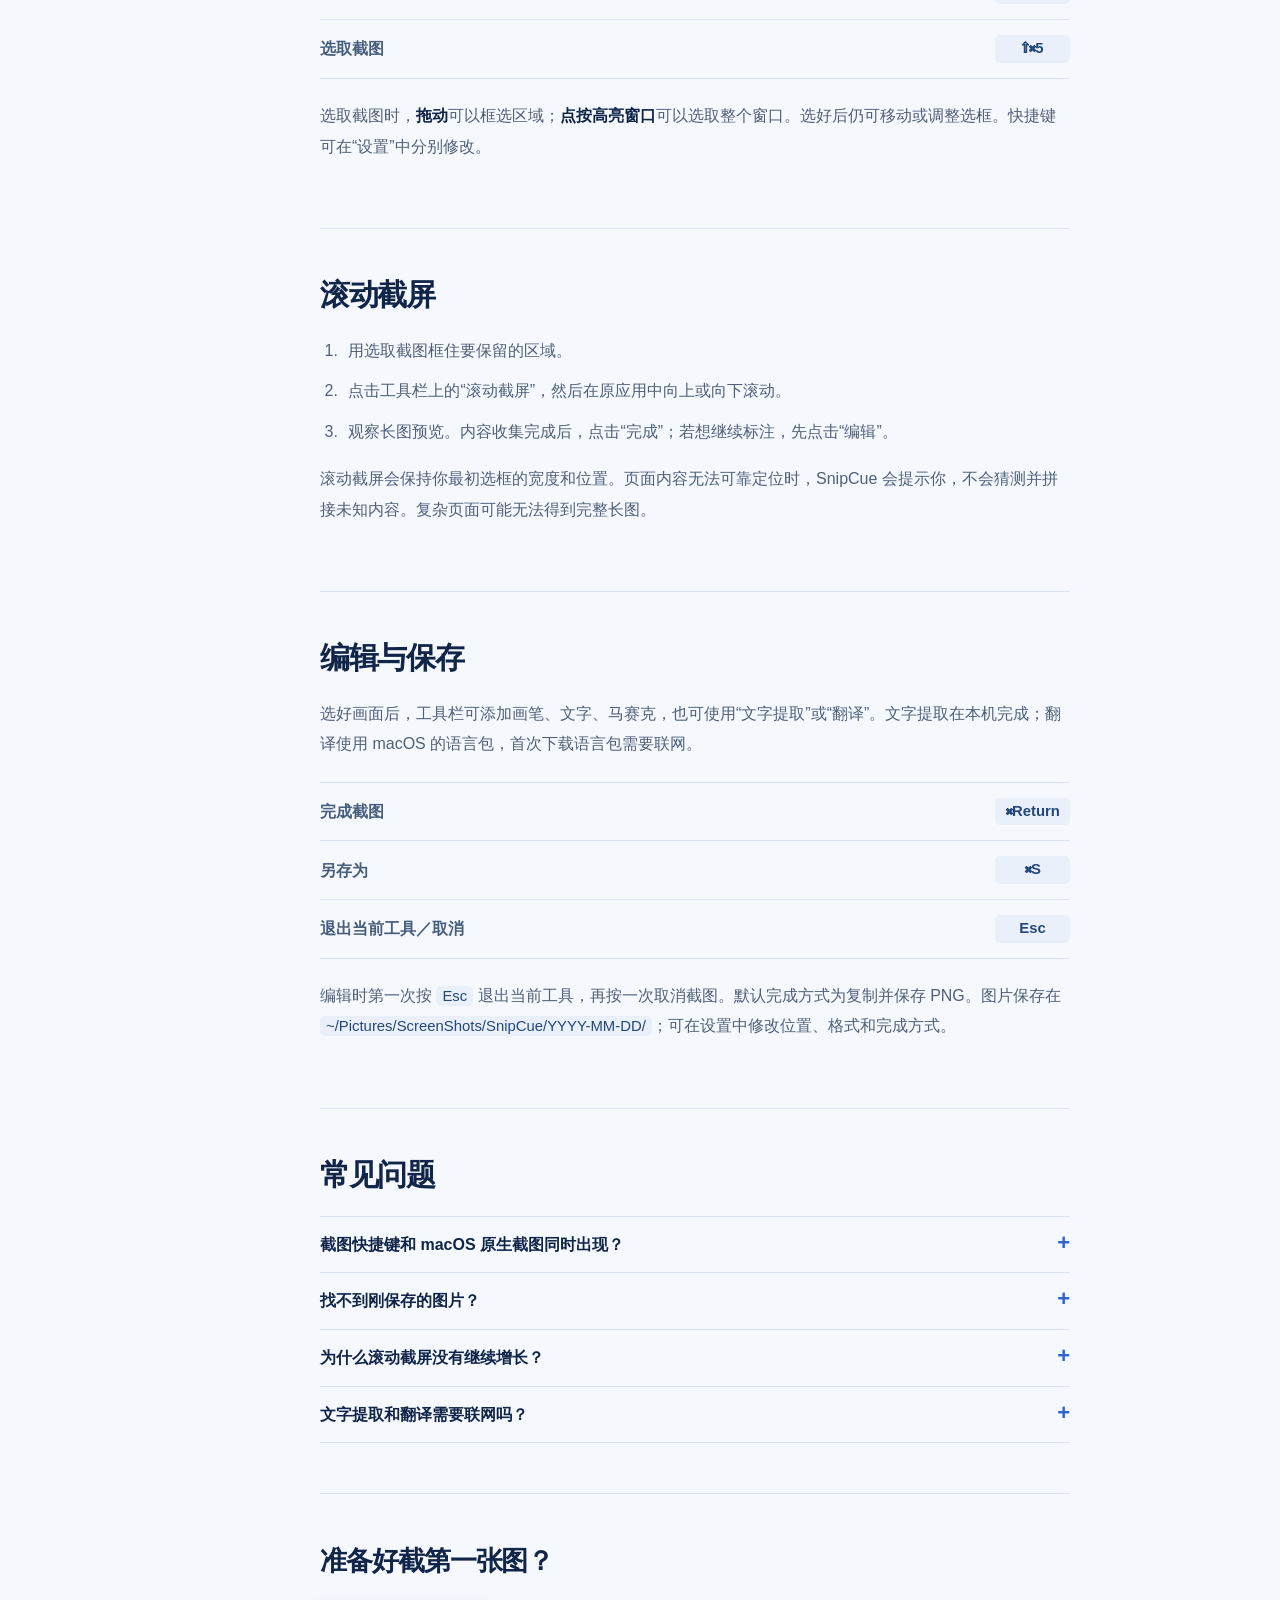
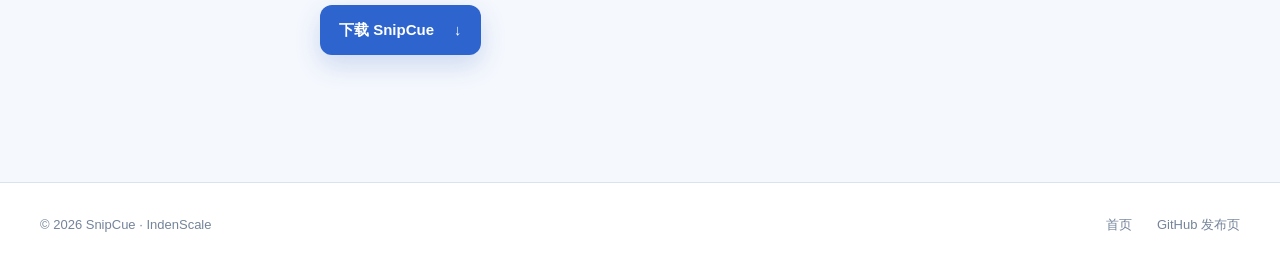
==== commit fa48907a: "Publish SnipCue 0.1.2 with unified app identity" ====
--- a/guide.html
+++ b/guide.html
@@ -11,19 +11,19 @@
 </head>
 <body class="guide-page">
   <a class="skip-link" href="#main">跳到主要内容</a>
-  <header class="site-header"><div class="shell nav-inner"><a class="brand" href="./" aria-label="SnipCue 首页"><img src="assets/icon.png" alt="" width="37" height="37"><span>SnipCue</span></a><nav aria-label="主导航"><a class="current" href="guide.html" aria-current="page">使用指南</a><a href="https://github.com/IndenScale/SnipCue/releases/tag/v0.1.1">版本说明</a><a class="nav-download" href="https://github.com/IndenScale/SnipCue/releases/download/v0.1.1/SnipCue-0.1.1-macos-arm64.dmg">下载 Mac 版</a></nav></div></header>
+  <header class="site-header"><div class="shell nav-inner"><a class="brand" href="./" aria-label="SnipCue 首页"><img src="assets/icon.png" alt="" width="37" height="37"><span>SnipCue</span></a><nav aria-label="主导航"><a class="current" href="guide.html" aria-current="page">使用指南</a><a href="https://github.com/IndenScale/SnipCue/releases/tag/v0.1.2">版本说明</a><a class="nav-download" href="https://github.com/IndenScale/SnipCue/releases/download/v0.1.2/SnipCue-0.1.2-macos-arm64.dmg">下载 Mac 版</a></nav></div></header>
   <main id="main" class="shell guide-main">
     <div class="guide-heading"><a class="back-link" href="./">← 返回首页</a><h1>两分钟上手<br>SnipCue。</h1><p>按下面的顺序操作，完成第一张截图；遇到问题可直接跳到对应步骤。</p></div>
     <div class="guide-layout">
       <aside class="guide-toc" aria-label="本页目录"><p>本页内容</p><a href="#install">下载与安装</a><a href="#permissions">准备权限</a><a href="#capture">开始截图</a><a href="#scroll">滚动截屏</a><a href="#finish">编辑与保存</a><a href="#questions">常见问题</a></aside>
       <div class="guide-content">
-        <section id="install" class="guide-section"><h2>下载与安装</h2><ol><li>下载 <a href="https://github.com/IndenScale/SnipCue/releases/download/v0.1.1/SnipCue-0.1.1-macos-arm64.dmg">SnipCue DMG 安装包</a>并打开镜像。</li><li>将 <strong>SnipCue.app</strong> 拖到镜像中的“应用程序”，等待复制完成后弹出镜像，再从“应用程序”打开。它会驻留在屏幕顶部的菜单栏。</li><li>按首次启动指引完成权限设置。</li></ol><div class="guide-callout"><strong>首次打开被 macOS 拦截？</strong><p>当前版本尚未经过 Apple 公证。尝试打开后，前往“系统设置 → 隐私与安全性”，找到 SnipCue 的提示，选择“仍要打开”，再确认打开。仅从本页链接到的 GitHub 发布页下载。操作细节见 <a href="https://support.apple.com/zh-cn/102445">Apple 官方说明</a>。</p></div><p class="guide-subnote">适用设备：Apple 芯片 Mac，macOS 15 或更新版本。目前没有 Intel 版。</p></section>
+        <section id="install" class="guide-section"><h2>下载与安装</h2><ol><li>下载 <a href="https://github.com/IndenScale/SnipCue/releases/download/v0.1.2/SnipCue-0.1.2-macos-arm64.dmg">SnipCue DMG 安装包</a>并打开镜像。</li><li>将 <strong>SnipCue.app</strong> 拖到镜像中的“应用程序”，等待复制完成后弹出镜像，再从“应用程序”打开。它会驻留在屏幕顶部的菜单栏。</li><li>按首次启动指引完成权限设置。</li></ol><div class="guide-callout"><strong>首次打开被 macOS 拦截？</strong><p>当前版本尚未经过 Apple 公证。尝试打开后，前往“系统设置 → 隐私与安全性”，找到 SnipCue 的提示，选择“仍要打开”，再确认打开。仅从本页链接到的 GitHub 发布页下载。操作细节见 <a href="https://support.apple.com/zh-cn/102445">Apple 官方说明</a>。</p></div><p class="guide-subnote">适用设备：Apple 芯片 Mac，macOS 15 或更新版本。目前没有 Intel 版。</p></section>
         <section id="permissions" class="guide-section"><h2>准备权限</h2><p>首次启动会出现三步指引。按提示开启：</p><div class="permission-row"><strong>屏幕录制</strong><span>允许 SnipCue 读取准备截取的屏幕内容。</span></div><div class="permission-row"><strong>辅助功能</strong><span>允许 SnipCue 接管截图快捷键，避免系统截图工具同时启动。</span></div><p>回到应用后，授权状态会自动更新。若系统要求重新打开应用，按系统提示操作。暂未授予辅助功能权限时，仍可通过菜单栏启动截图。</p></section>
         <section id="capture" class="guide-section"><h2>开始截图</h2><p>点击菜单栏中的 SnipCue 图标，或使用默认快捷键：</p><div class="shortcut-list"><div><span>全屏截图</span><kbd>⇧⌘3</kbd></div><div><span>窗口截图</span><kbd>⇧⌘4</kbd></div><div><span>选取截图</span><kbd>⇧⌘5</kbd></div></div><p>选取截图时，<strong>拖动</strong>可以框选区域；<strong>点按高亮窗口</strong>可以选取整个窗口。选好后仍可移动或调整选框。快捷键可在“设置”中分别修改。</p></section>
         <section id="scroll" class="guide-section"><h2>滚动截屏</h2><ol><li>用选取截图框住要保留的区域。</li><li>点击工具栏上的“滚动截屏”，然后在原应用中向上或向下滚动。</li><li>观察长图预览。内容收集完成后，点击“完成”；若想继续标注，先点击“编辑”。</li></ol><p>滚动截屏会保持你最初选框的宽度和位置。页面内容无法可靠定位时，SnipCue 会提示你，不会猜测并拼接未知内容。复杂页面可能无法得到完整长图。</p></section>
         <section id="finish" class="guide-section"><h2>编辑与保存</h2><p>选好画面后，工具栏可添加画笔、文字、马赛克，也可使用“文字提取”或“翻译”。文字提取在本机完成；翻译使用 macOS 的语言包，首次下载语言包需要联网。</p><div class="shortcut-list"><div><span>完成截图</span><kbd>⌘Return</kbd></div><div><span>另存为</span><kbd>⌘S</kbd></div><div><span>退出当前工具／取消</span><kbd>Esc</kbd></div></div><p>编辑时第一次按 <kbd>Esc</kbd> 退出当前工具，再按一次取消截图。默认完成方式为复制并保存 PNG。图片保存在 <code>~/Pictures/ScreenShots/SnipCue/YYYY-MM-DD/</code>；可在设置中修改位置、格式和完成方式。</p></section>
         <section id="questions" class="guide-section"><h2>常见问题</h2><details><summary>截图快捷键和 macOS 原生截图同时出现？</summary><p>检查 SnipCue 的辅助功能权限是否已启用。授权后回到应用，状态会自动更新；必要时按系统提示重新打开应用。</p></details><details><summary>找不到刚保存的图片？</summary><p>在 SnipCue 设置中打开今日文件夹。默认会按本地日期放进 <code>~/Pictures/ScreenShots/SnipCue/</code> 的子文件夹。也请检查设置中的“完成后”动作是否包含保存。</p></details><details><summary>为什么滚动截屏没有继续增长？</summary><p>可能已回到捕获过的区域，或当前画面缺少可靠的位置线索。请留意屏幕提示，并尝试在内容稳定后继续滚动。</p></details><details><summary>文字提取和翻译需要联网吗？</summary><p>文字提取在本机完成。翻译可使用已下载的 macOS 语言包；首次下载新的语言包需要联网。</p></details></section>
-        <div class="guide-end"><h2>准备好截第一张图？</h2><a class="button button-primary" href="https://github.com/IndenScale/SnipCue/releases/download/v0.1.1/SnipCue-0.1.1-macos-arm64.dmg">下载 SnipCue <span aria-hidden="true">↓</span></a></div>
+        <div class="guide-end"><h2>准备好截第一张图？</h2><a class="button button-primary" href="https://github.com/IndenScale/SnipCue/releases/download/v0.1.2/SnipCue-0.1.2-macos-arm64.dmg">下载 SnipCue <span aria-hidden="true">↓</span></a></div>
       </div>
     </div>
   </main>
